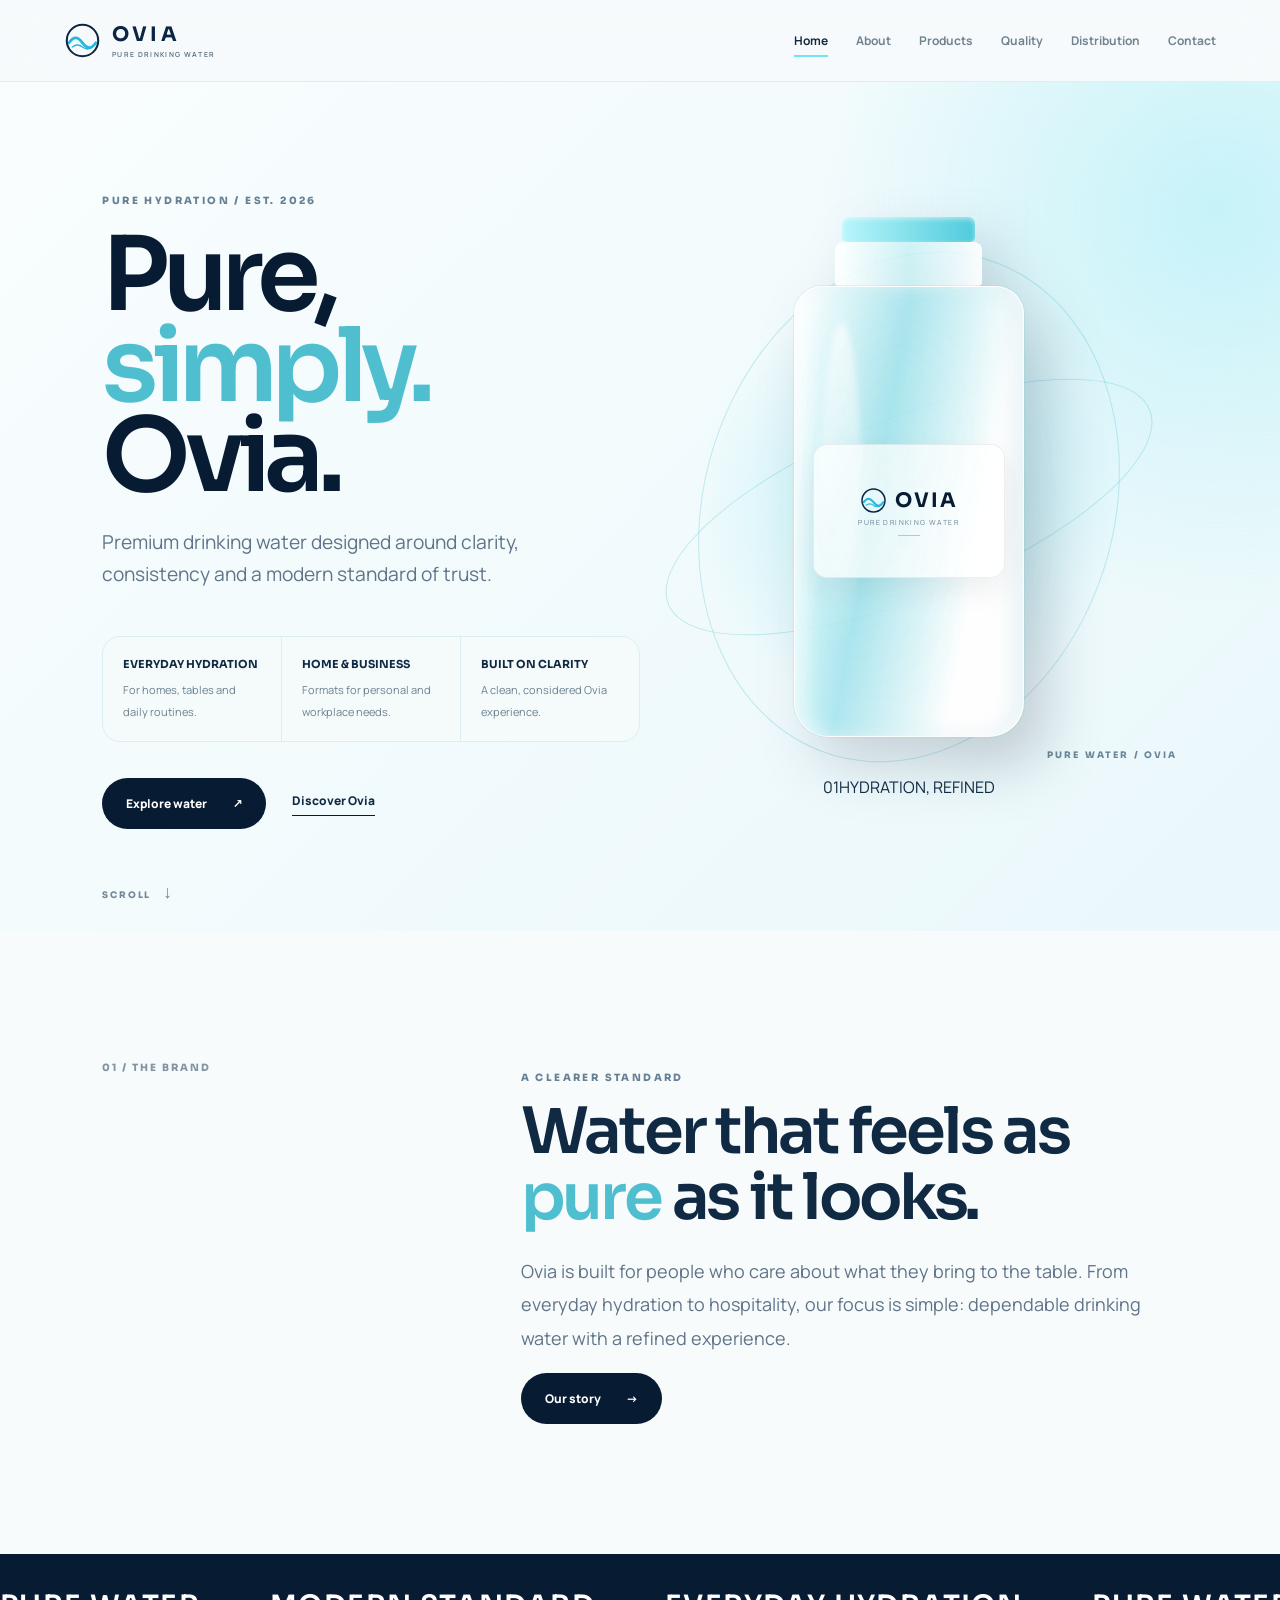
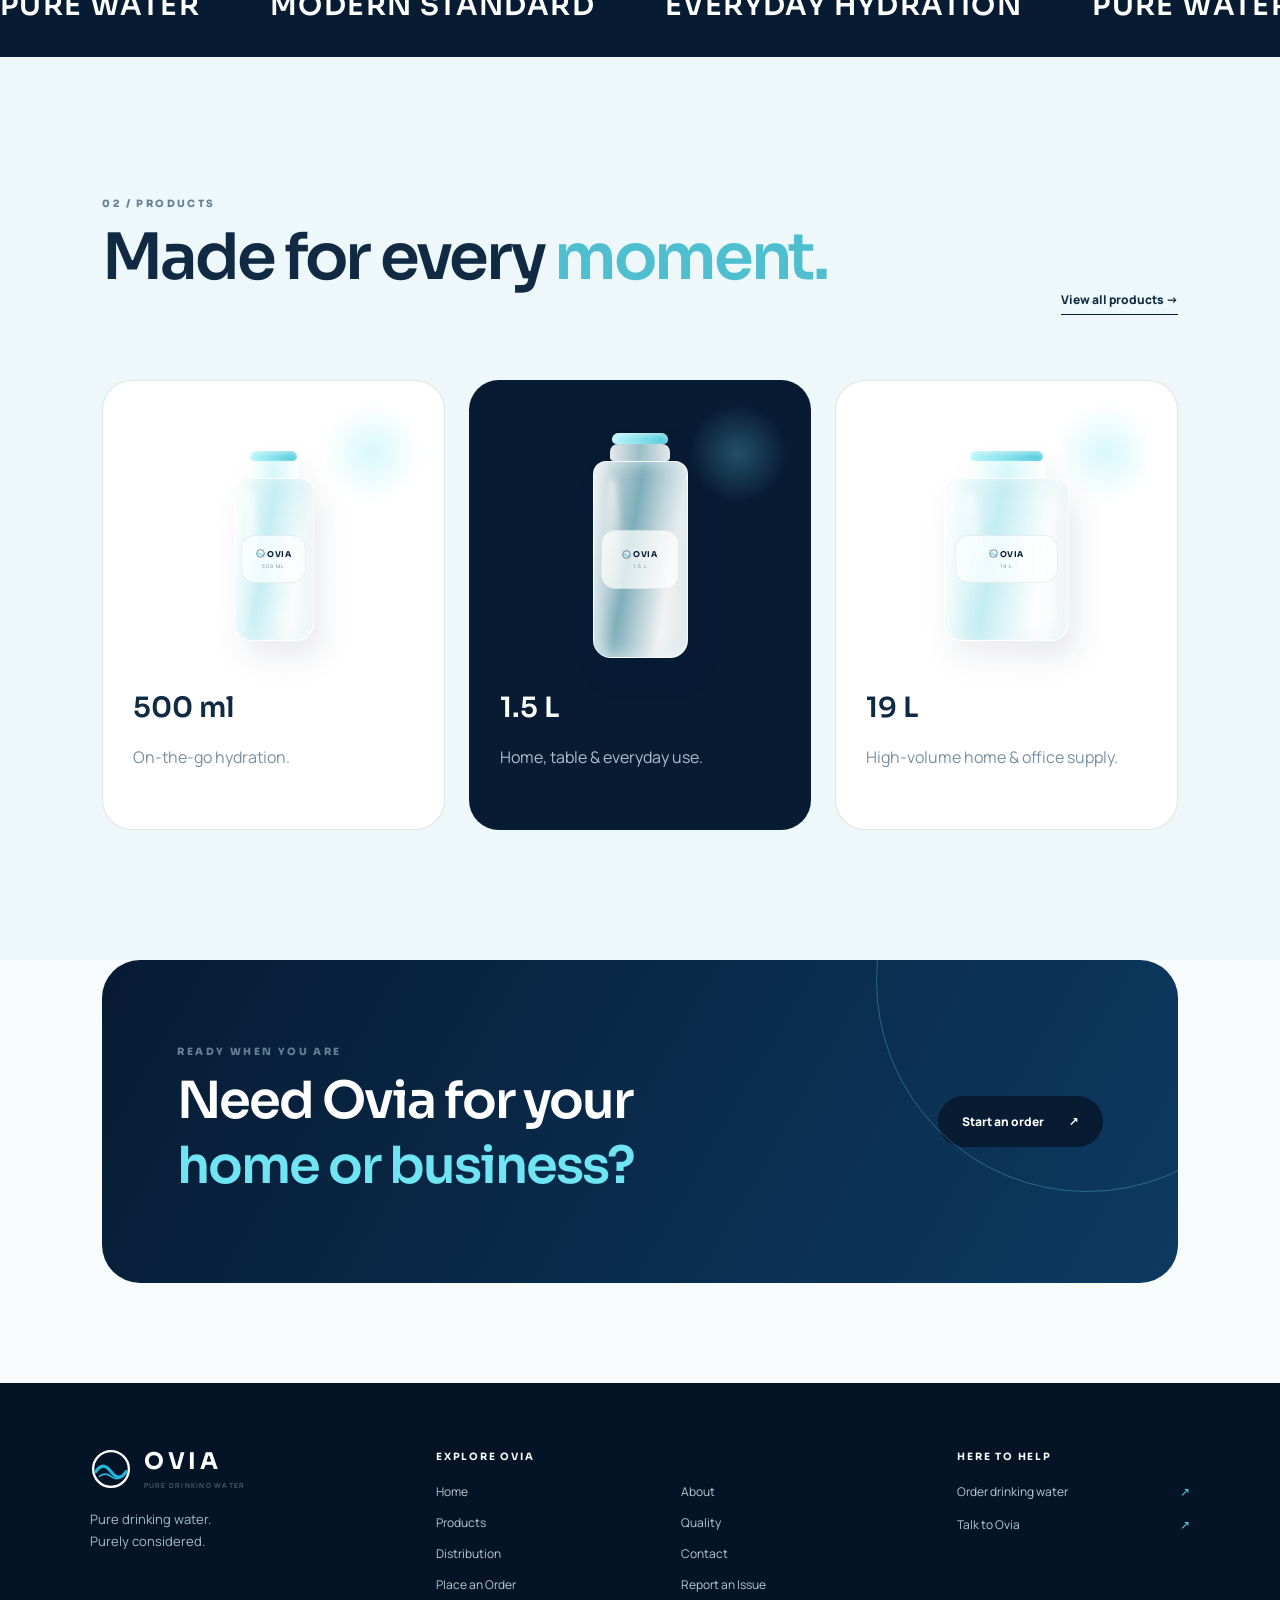
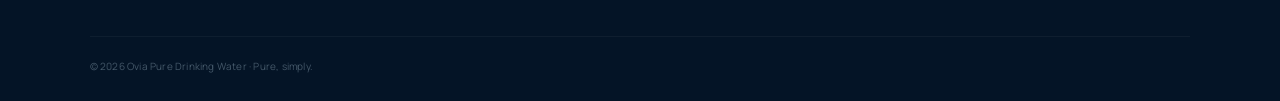
==== index.html @ f7079356 "Fix mobile navigation visibility and refresh script cache" ====
<!doctype html>
<html lang="en"><head><meta charset="utf-8"><meta name="viewport" content="width=device-width,initial-scale=1">
<title>Ovia — Pure, Simply.</title><meta name="description" content="Ovia Pure Drinking Water — clean hydration for homes, businesses and distribution partners.">
<link rel="preconnect" href="https://fonts.googleapis.com"><link href="https://fonts.googleapis.com/css2?family=Manrope:wght@400;500;600;700;800&family=Sora:wght@500;600;700&display=swap" rel="stylesheet">
<link rel="stylesheet" href="styles.css"><style id="home-page-recovery">/* Home-page safety: content must remain visible even if an animation script fails. */.reveal{opacity:1!important;transform:none!important}.hero-copy{animation:homeCopyIn .9s .1s both}.hero-bottle-wrap{animation:homeBottleIn 1.15s .18s both}.hero-water{pointer-events:none}.hero-bottle-wrap{isolation:isolate}.hero-bottle-wrap:after{content:"PURE WATER / OVIA";position:absolute;bottom:9%;right:0;color:#6b8798;font:800 9px Sora;letter-spacing:.24em}.hero-bottle-wrap .bottle{z-index:2}.hero-bottle-wrap .bottle-body{background:linear-gradient(100deg,rgba(255,255,255,.97),rgba(165,233,241,.8) 38%,rgba(255,255,255,.98) 75%);box-shadow:inset 9px 0 18px #ffffff99,inset -10px 0 20px #379fb41f,0 0 0 1px #7dcbd333}.hero-bottle-wrap .bottle-label{box-shadow:0 12px 28px #071b3310}.hero-bottle-wrap .halo{z-index:-1}.hero-bottle-wrap .hero-orbit{pointer-events:none}.hero-copy .lead{max-width:510px}.hero h1{max-width:720px}.hero h1 em{display:inline-block}.product-card{position:relative;overflow:hidden}.product-card:before{content:"";position:absolute;top:22px;right:22px;width:100px;height:100px;border-radius:50%;background:radial-gradient(circle,#6fe4f244,transparent 70%)}.product-card .mini-bottle{margin-bottom:auto;align-self:center;filter:drop-shadow(8px 18px 14px #071b3317)}.product-card .mini-bottle .bottle-body{min-height:0}.home-proof{display:grid;grid-template-columns:repeat(3,1fr);gap:1px;margin-top:45px;background:#dceef1;border:1px solid #dceef1;border-radius:18px;overflow:hidden}.home-proof div{padding:20px;background:#ffffffb8}.home-proof b{display:block;font:700 11px Sora;color:#102a43;margin-bottom:6px}.home-proof span{font-size:11px;color:#6b8191;line-height:1.5}@keyframes homeCopyIn{from{opacity:0;transform:translateY(22px)}to{opacity:1;transform:none}}@keyframes homeBottleIn{from{opacity:0;transform:translateY(24px) scale(.97)}to{opacity:1;transform:none}}@media(max-width:680px){.hero-bottle-wrap:after{bottom:3%;right:4%}.home-proof{grid-template-columns:1fr}.home-proof div{padding:14px 17px}.hero-bottle-wrap{height:390px!important}.hero h1{font-size:clamp(52px,15vw,70px)}}@media(prefers-reduced-motion:reduce){.hero-copy,.hero-bottle-wrap{animation:none!important}.bottle,.halo,.hero-orbit,.hero-water{animation:none!important}}
/* Home-only identity and footer refinement */
.brand{gap:11px;text-decoration:none}.brand-mark{width:37px;height:37px;flex:0 0 37px;border:0;border-radius:0;display:block;color:#0b2543}.brand-mark svg{display:block;width:100%;height:100%}.brand-word{font:700 20px Sora,sans-serif;letter-spacing:.16em;color:#0b2543}.brand-word small{font:600 7px Manrope,sans-serif;letter-spacing:.19em;color:#526a7d;opacity:1}
.home-footer{grid-template-columns:minmax(200px,1fr) minmax(300px,1.6fr) minmax(150px,.8fr);gap:42px 55px;padding:64px clamp(24px,7vw,100px) 28px}.home-footer .footer-brand{min-width:0}.home-footer .footer-logo{display:inline-flex;align-items:center;gap:12px;color:#fff;text-decoration:none}.home-footer .footer-logo svg{width:42px;height:42px;flex:0 0 42px}.home-footer .footer-logo span{font:700 23px Sora,sans-serif;letter-spacing:.17em}.home-footer .footer-logo small{display:block;margin-top:5px;color:#a7bfce;font:600 7px Manrope,sans-serif;letter-spacing:.18em}.home-footer .footer-brand p{font-size:13px;color:#a9bdc9}.home-footer .footer-navigation>strong,.home-footer .footer-contact>strong{display:block;margin:3px 0 20px;color:#f6fbff;font:700 10px Sora,sans-serif;letter-spacing:.18em}.home-footer .footer-links{display:grid;grid-template-columns:repeat(2,minmax(95px,1fr));gap:13px 24px;align-items:start}.home-footer .footer-links a,.home-footer .footer-contact>a{color:#b9cbd5;font-size:12px;line-height:1.5;text-decoration:none;transition:color .2s}.home-footer .footer-links a:hover,.home-footer .footer-contact>a:hover{color:#55d7ee}.home-footer .footer-contact>a{display:flex;justify-content:space-between;gap:18px;margin:0 0 15px}.home-footer .footer-contact>a span{color:#55d7ee}.home-footer>small{padding-top:22px;border-top:1px solid #ffffff18;color:#91a8b8;font-size:10px;letter-spacing:.02em}
@media(max-width:900px){.home-footer{grid-template-columns:1fr 1.4fr;gap:36px}.home-footer .footer-contact{grid-column:1/-1}.home-footer .footer-contact>a{max-width:320px}}
@media(max-width:680px){.brand{gap:8px}.brand-mark{width:32px;height:32px;flex-basis:32px}.brand-word{font-size:18px}.brand-word small{font-size:6px}.home-footer{grid-template-columns:1fr;padding:48px 7vw 24px;gap:30px}.home-footer .footer-contact{grid-column:auto}.home-footer .footer-links{grid-template-columns:repeat(2,minmax(0,1fr));gap:14px 20px}.home-footer>small{grid-column:auto;line-height:1.7}.home-footer .footer-navigation>strong,.home-footer .footer-contact>strong{margin-bottom:15px}}

/* Tiny, home-only bottle-label refinement: wave mark beside OVIA, and a little more mobile caption clearance. */
.bottle-label .label-brand{display:flex;align-items:center;justify-content:center;gap:8px;line-height:1}.bottle-label .label-brand svg{width:27px;height:27px;flex:0 0 27px;color:#0b2543}.bottle-label .label-brand b{font:700 20px Sora;letter-spacing:.1em;color:var(--navy)}.mini-bottle .bottle-label .label-brand{gap:2px}.mini-bottle .bottle-label .label-brand svg{width:9px;height:9px;flex-basis:9px}.mini-bottle .bottle-label .label-brand b{font-size:8px;letter-spacing:.07em}
@media(max-width:680px){.hero-caption{transform:translateY(14px)}}

/* Mobile menu reliability: keep the open panel above page artwork and easy to tap. */
@media(max-width:680px){.site-header{isolation:isolate}.site-header .menu-btn{display:block;position:relative;z-index:103;padding:10px;touch-action:manipulation}.site-header .nav{z-index:102;max-height:calc(100dvh - 70px);overflow-y:auto;pointer-events:none}.site-header .nav.open{display:flex;pointer-events:auto}}
</style></head><body>
<div id="preloader"><div class="preload-orb"><svg viewBox="0 0 100 120"><path d="M50 4C38 25 15 48 15 72a35 35 0 0 0 70 0C85 48 62 25 50 4Z"/></svg></div><div class="preload-line"></div><span>OVIA</span></div>
<header class="site-header"><a class="brand" href="index.html" aria-label="Ovia — Home" data-sound="click"><span class="brand-mark" aria-hidden="true"><svg viewBox="0 0 40 40" focusable="false"><circle cx="20" cy="20" r="17" fill="none" stroke="currentColor" stroke-width="2.2"/><path d="M5.5 22.5c5-7 9-7 14.5 0s9.5 7 14.5 0" fill="none" stroke="#25b8dc" stroke-width="3" stroke-linecap="round"/><path d="M9 27c4-3 7-3 11 0s7 3 11 0" fill="none" stroke="#25b8dc" stroke-width="1.6" stroke-linecap="round"/></svg></span><span class="brand-word">OVIA<small>PURE DRINKING WATER</small></span></a><button class="menu-btn" aria-label="Menu"><i></i><i></i></button><nav class="nav"><a class="active" href="index.html">Home</a><a href="about.html">About</a><a href="products.html">Products</a><a href="quality.html">Quality</a><a href="distribution.html">Distribution</a><a href="contact.html">Contact</a></nav></header>
<main>
<section class="hero"><div class="hero-water"></div><div class="hero-copy reveal"><p class="eyebrow">PURE HYDRATION / EST. 2026</p><h1>Pure,<br><em>simply.</em> Ovia.</h1><p class="lead">Premium drinking water designed around clarity, consistency and a modern standard of trust.</p><div class="home-proof"><div><b>EVERYDAY HYDRATION</b><span>For homes, tables and daily routines.</span></div><div><b>HOME & BUSINESS</b><span>Formats for personal and workplace needs.</span></div><div><b>BUILT ON CLARITY</b><span>A clean, considered Ovia experience.</span></div></div><div class="hero-actions"><a class="btn btn-primary" href="products.html" data-sound="whoosh">Explore water <span>↗</span></a><a class="text-link" href="about.html">Discover Ovia</a></div></div>
<div class="hero-bottle-wrap reveal"><div class="halo"></div><div class="bottle bottle-150"><div class="cap"></div><div class="neck"></div><div class="bottle-body"><div class="bottle-label"><div class="label-brand"><svg viewBox="0 0 40 40" aria-hidden="true"><circle cx="20" cy="20" r="17" fill="none" stroke="currentColor" stroke-width="2.2"/><path d="M5.5 22.5c5-7 9-7 14.5 0s9.5 7 14.5 0" fill="none" stroke="#25b8dc" stroke-width="3" stroke-linecap="round"/><path d="M9 27c4-3 7-3 11 0s7 3 11 0" fill="none" stroke="#25b8dc" stroke-width="1.6" stroke-linecap="round"/></svg><b>OVIA</b></div><small>PURE DRINKING WATER</small><i></i></div></div></div><div class="hero-orbit o1"></div><div class="hero-orbit o2"></div><div class="hero-caption"><span>01</span><span>HYDRATION, REFINED</span></div></div>
<div class="scroll-cue">SCROLL <span>↓</span></div></section>
<section class="section split"><div class="section-tag reveal">01 / THE BRAND</div><div class="split-content reveal"><p class="eyebrow">A clearer standard</p><h2>Water that feels as <em>pure</em> as it looks.</h2><p>Ovia is built for people who care about what they bring to the table. From everyday hydration to hospitality, our focus is simple: dependable drinking water with a refined experience.</p><a class="btn btn-dark" href="about.html">Our story <span>→</span></a></div></section>
<section class="dark-band"><div class="marquee"><span>PURE WATER</span><span>MODERN STANDARD</span><span>EVERYDAY HYDRATION</span><span>PURE WATER</span></div></section>
<section class="section product-preview"><div class="section-head reveal"><div><p class="eyebrow">02 / PRODUCTS</p><h2>Made for every <em>moment.</em></h2></div><a class="text-link" href="products.html">View all products →</a></div><div class="product-grid"><article class="product-card reveal"><div class="mini-bottle b500"><div class="cap"></div><div class="neck"></div><div class="bottle-body"><div class="bottle-label"><div class="label-brand"><svg viewBox="0 0 40 40" aria-hidden="true"><circle cx="20" cy="20" r="17" fill="none" stroke="currentColor" stroke-width="2.2"/><path d="M5.5 22.5c5-7 9-7 14.5 0s9.5 7 14.5 0" fill="none" stroke="#25b8dc" stroke-width="3" stroke-linecap="round"/><path d="M9 27c4-3 7-3 11 0s7 3 11 0" fill="none" stroke="#25b8dc" stroke-width="1.6" stroke-linecap="round"/></svg><b>OVIA</b></div><small>500 ML</small></div></div></div><h3>500 ml</h3><p>On-the-go hydration.</p></article><article class="product-card featured reveal"><div class="mini-bottle b1500"><div class="cap"></div><div class="neck"></div><div class="bottle-body"><div class="bottle-label"><div class="label-brand"><svg viewBox="0 0 40 40" aria-hidden="true"><circle cx="20" cy="20" r="17" fill="none" stroke="currentColor" stroke-width="2.2"/><path d="M5.5 22.5c5-7 9-7 14.5 0s9.5 7 14.5 0" fill="none" stroke="#25b8dc" stroke-width="3" stroke-linecap="round"/><path d="M9 27c4-3 7-3 11 0s7 3 11 0" fill="none" stroke="#25b8dc" stroke-width="1.6" stroke-linecap="round"/></svg><b>OVIA</b></div><small>1.5 L</small></div></div></div><h3>1.5 L</h3><p>Home, table & everyday use.</p></article><article class="product-card reveal"><div class="mini-bottle b19"><div class="cap"></div><div class="neck"></div><div class="bottle-body"><div class="bottle-label"><div class="label-brand"><svg viewBox="0 0 40 40" aria-hidden="true"><circle cx="20" cy="20" r="17" fill="none" stroke="currentColor" stroke-width="2.2"/><path d="M5.5 22.5c5-7 9-7 14.5 0s9.5 7 14.5 0" fill="none" stroke="#25b8dc" stroke-width="3" stroke-linecap="round"/><path d="M9 27c4-3 7-3 11 0s7 3 11 0" fill="none" stroke="#25b8dc" stroke-width="1.6" stroke-linecap="round"/></svg><b>OVIA</b></div><small>19 L</small></div></div></div><h3>19 L</h3><p>High-volume home & office supply.</p></article></div></section>
<section class="cta-panel"><div><p class="eyebrow">READY WHEN YOU ARE</p><h2>Need Ovia for your<br><em>home or business?</em></h2></div><a class="btn btn-primary" href="order.html" data-sound="whoosh">Start an order <span>↗</span></a></section>
</main><footer class="footer home-footer"><div class="footer-brand"><a class="footer-logo" href="index.html" aria-label="Ovia Home"><svg viewBox="0 0 40 40" aria-hidden="true"><circle cx="20" cy="20" r="17" fill="none" stroke="currentColor" stroke-width="2.2"/><path d="M5.5 22.5c5-7 9-7 14.5 0s9.5 7 14.5 0" fill="none" stroke="#25b8dc" stroke-width="3" stroke-linecap="round"/><path d="M9 27c4-3 7-3 11 0s7 3 11 0" fill="none" stroke="#25b8dc" stroke-width="1.6" stroke-linecap="round"/></svg><span>OVIA<small>PURE DRINKING WATER</small></span></a><p>Pure drinking water.<br>Purely considered.</p></div><div class="footer-navigation"><strong>EXPLORE OVIA</strong><div class="footer-links"><a href="index.html">Home</a><a href="about.html">About</a><a href="products.html">Products</a><a href="quality.html">Quality</a><a href="distribution.html">Distribution</a><a href="contact.html">Contact</a><a href="order.html">Place an Order</a><a href="report.html">Report an Issue</a></div></div><div class="footer-contact"><strong>HERE TO HELP</strong><a href="order.html">Order drinking water <span>↗</span></a><a href="contact.html">Talk to Ovia <span>↗</span></a></div><small>© 2026 Ovia Pure Drinking Water · Pure, simply.</small></footer>
<div id="toast"></div><script>window.addEventListener("load",function(){var p=document.getElementById("preloader");if(p){p.classList.add("preloader-done");setTimeout(function(){p.style.display="none"},900)}});setTimeout(function(){var p=document.getElementById("preloader");if(p){p.classList.add("preloader-done");setTimeout(function(){p.style.display="none"},900)}},3000);</script><script src="app.js?v=20261009-home2"></script></body></html>
---- styles.css ----
:root{--navy:#071b33;--navy2:#0b2748;--aqua:#6fe4f2;--ice:#eafbfd;--ink:#102a43;--muted:#5f7488;--white:#fff;--line:rgba(16,42,67,.12);--ease:cubic-bezier(.16,1,.3,1)}
*{box-sizing:border-box}html{scroll-behavior:smooth}body{margin:0;background:#f7fbfc;color:var(--ink);font-family:Manrope,system-ui,sans-serif;overflow-x:hidden}a{text-decoration:none;color:inherit}button,input,select,textarea{font:inherit}button{cursor:pointer}
#preloader{position:fixed;inset:0;z-index:9999;background:var(--navy);display:grid;place-items:center;align-content:center;gap:22px;color:white;transition:opacity .8s var(--ease),visibility .8s}.preload-orb{width:88px;height:104px;animation:dropIn 1.2s var(--ease)}.preload-orb svg{width:100%;height:100%;fill:none;stroke:var(--aqua);stroke-width:2}.preload-line{width:180px;height:1px;background:rgba(255,255,255,.15);position:relative;overflow:hidden}.preload-line:after{content:"";position:absolute;inset:0;background:var(--aqua);transform:translateX(-100%);animation:loadline 1.5s var(--ease) forwards}.preloader-done{opacity:0;visibility:hidden}.preload-orb+ .preload-line+span{font:700 12px Sora;letter-spacing:.35em}
.site-header{height:82px;padding:0 clamp(20px,5vw,72px);display:flex;align-items:center;justify-content:space-between;background:rgba(247,251,252,.8);backdrop-filter:blur(18px);position:sticky;top:0;z-index:100;border-bottom:1px solid rgba(16,42,67,.07)}.brand{display:flex;align-items:center;gap:10px;font:700 18px Sora;letter-spacing:.08em}.brand small{display:block;font:700 7px Manrope;letter-spacing:.22em;opacity:.5;margin-top:3px}.brand-mark{width:31px;height:38px;border:1px solid var(--navy);border-radius:55% 45% 55% 45%;display:grid;place-items:center;color:var(--aqua);font-size:28px;line-height:1}.nav{display:flex;gap:28px;font-size:12px;font-weight:700}.nav a{opacity:.58;position:relative;padding:32px 0}.nav a:after{content:"";position:absolute;left:0;right:100%;bottom:24px;height:2px;background:var(--aqua);transition:.4s var(--ease)}.nav a:hover,.nav a.active{opacity:1}.nav a.active:after,.nav a:hover:after{right:0}.menu-btn{display:none;background:none;border:0}.menu-btn i{display:block;width:25px;height:2px;background:var(--navy);margin:6px}
.hero{min-height:calc(100vh - 82px);position:relative;display:grid;grid-template-columns:1fr 1fr;align-items:center;padding:8vw;overflow:hidden;background:linear-gradient(135deg,#f9fdfe,#eaf8fb)}.hero-water{position:absolute;width:70vw;height:70vw;right:-30vw;top:-25vw;border-radius:50%;background:radial-gradient(circle,rgba(111,228,242,.32),transparent 62%);filter:blur(5px);animation:waterPulse 7s ease-in-out infinite}.hero-copy{position:relative;z-index:2;max-width:650px}.eyebrow{font:800 10px Sora;letter-spacing:.24em;color:#668096;text-transform:uppercase}.hero h1,.page-hero h1,.form-page-head h1{font:600 clamp(58px,8vw,126px)/.88 Sora;margin:24px 0;color:var(--navy);letter-spacing:-.065em}.hero h1 em,.page-hero h1 em,.form-page-head h1 em,h2 em{font-style:normal;color:#4fbfd0}.lead{font-size:clamp(17px,1.5vw,21px);line-height:1.7;color:var(--muted);max-width:650px}.hero-actions{display:flex;align-items:center;gap:26px;margin-top:36px}.btn{display:inline-flex;align-items:center;justify-content:center;gap:25px;border:0;border-radius:999px;padding:17px 24px;font-weight:800;font-size:12px;transition:.45s var(--ease);position:relative;overflow:hidden}.btn span{transition:.45s var(--ease)}.btn:hover{transform:translateY(-4px);box-shadow:0 18px 40px rgba(7,27,51,.16)}.btn:hover span{transform:translateX(5px)}.btn-primary{background:var(--navy);color:#fff}.btn-dark{background:var(--navy);color:white}.text-link{font-weight:800;font-size:12px;border-bottom:1px solid var(--navy);padding-bottom:6px}.hero-bottle-wrap{height:620px;display:grid;place-items:center;position:relative;z-index:2}.halo{position:absolute;width:440px;height:440px;border-radius:50%;background:radial-gradient(circle,rgba(111,228,242,.42),rgba(111,228,242,0) 68%);filter:blur(2px);animation:halo 5s ease-in-out infinite}.hero-orbit{position:absolute;border:1px solid rgba(79,191,208,.3);border-radius:50%;animation:spin 18s linear infinite}.o1{width:520px;height:180px;transform:rotate(-22deg)}.o2{width:410px;height:520px;transform:rotate(18deg);animation-direction:reverse}
.bottle{position:relative;display:flex;flex-direction:column;align-items:center;filter:drop-shadow(22px 28px 28px rgba(7,27,51,.2));animation:floatBottle 5s ease-in-out infinite}.cap{width:58%;height:30px;background:linear-gradient(90deg,#b9f6fb,#4fcbdc);border-radius:7px 7px 5px 5px;box-shadow:inset 0 2px 5px #fff8}.neck{width:64%;height:50px;background:linear-gradient(90deg,rgba(255,255,255,.9),rgba(205,247,250,.75),rgba(255,255,255,.9));border-radius:8px 8px 4px 4px}.bottle-body{position:relative;width:100%;height:100%;border-radius:28px 28px 35px 35px;background:linear-gradient(100deg,rgba(255,255,255,.9),rgba(177,237,244,.7) 40%,rgba(255,255,255,.95) 75%);border:1px solid rgba(255,255,255,.9);box-shadow:inset 9px 0 18px rgba(255,255,255,.6),inset -10px 0 20px rgba(55,159,180,.12)}.bottle-body:after{content:"";position:absolute;left:12%;top:8%;width:17%;height:72%;background:linear-gradient(#fff9,transparent);border-radius:50%;filter:blur(3px)}.bottle-label{position:absolute;left:8%;right:8%;top:35%;height:30%;background:rgba(255,255,255,.72);border:1px solid rgba(7,27,51,.07);border-radius:14px;display:grid;place-content:center;text-align:center;z-index:2}.bottle-label b{font:700 20px Sora;letter-spacing:.1em;color:var(--navy)}.bottle-label small{font-size:7px;letter-spacing:.2em;margin-top:4px;color:#648093}.bottle-label i{display:block;width:22px;height:1px;background:var(--aqua);margin:8px auto 0}.bottle-150{width:230px;height:520px}.bottle-500{width:145px;height:340px}.bottle-1500{width:190px;height:455px}.bottle-19{width:270px;height:390px}.bottle-19 .bottle-body{border-radius:20px 20px 34px 34px}.handle{position:absolute;width:105px;height:145px;right:-48px;top:90px;border:18px solid rgba(190,239,244,.85);border-left:0;border-radius:0 60px 60px 0;z-index:-1}.mini-bottle{position:relative;margin:auto;display:flex;flex-direction:column;align-items:center}.b500{width:80px;height:190px}.b1500{width:95px;height:225px}.b19{width:125px;height:190px}.mini-bottle .cap{height:12px}.mini-bottle .neck{height:20px}.mini-bottle .bottle-body{border-radius:13px 13px 18px 18px}.mini-bottle .bottle-label b{font-size:10px}.mini-bottle .bottle-label small{font-size:5px}.scroll-cue{position:absolute;bottom:28px;left:8vw;font:800 9px Sora;letter-spacing:.2em;color:#73889a}.scroll-cue span{font-size:18px;margin-left:8px}
.section{padding:130px 8vw}.split{display:grid;grid-template-columns:.5fr 1fr;gap:7vw}.section-tag{font:800 10px Sora;letter-spacing:.2em;color:#8395a5}.split-content{max-width:760px}.split h2,.section-head h2{font:600 clamp(38px,5vw,70px)/1.02 Sora;letter-spacing:-.05em;margin:15px 0 25px}.split p:not(.eyebrow){font-size:18px;line-height:1.85;color:var(--muted);max-width:700px}.dark-band{background:var(--navy);color:white;overflow:hidden;padding:34px 0}.marquee{display:flex;gap:70px;white-space:nowrap;width:max-content;animation:marquee 22s linear infinite}.marquee span{font:600 28px Sora;letter-spacing:.05em}.product-preview{background:#eef8fa}.section-head{display:flex;justify-content:space-between;align-items:end;margin-bottom:65px}.product-grid{display:grid;grid-template-columns:repeat(3,1fr);gap:24px}.product-card{background:white;border:1px solid var(--line);border-radius:30px;padding:45px 30px;min-height:450px;display:flex;flex-direction:column;justify-content:flex-end;transition:.55s var(--ease)}.product-card:hover{transform:translateY(-12px);box-shadow:0 30px 70px rgba(7,27,51,.12)}.product-card.featured{background:var(--navy);color:white}.product-card p{color:#7790a3}.product-card.featured p{color:#aac2d0}.product-card h3{font:600 28px Sora;margin:25px 0 5px}.cta-panel{margin:0 8vw 100px;border-radius:38px;padding:75px;display:flex;justify-content:space-between;align-items:center;background:linear-gradient(120deg,var(--navy),#0d3a62);color:#fff;position:relative;overflow:hidden}.cta-panel:after{content:"";position:absolute;width:420px;height:420px;right:-120px;top:-190px;border:1px solid rgba(111,228,242,.3);border-radius:50%}.cta-panel h2{font:600 clamp(35px,4vw,60px) Sora;letter-spacing:-.04em;margin:10px 0}.cta-panel h2 em{color:var(--aqua)}
.footer{background:#041426;color:#b9cbd5;padding:70px 8vw;display:grid;grid-template-columns:1fr auto;gap:50px}.footer b{font:700 22px Sora;color:white;letter-spacing:.1em}.footer p{line-height:1.7}.footer-links{display:flex;gap:25px;align-items:start}.footer-links a{font-size:12px}.footer small{grid-column:1/-1;opacity:.45;font-size:10px}
.page-hero{min-height:650px;padding:100px 8vw;display:grid;grid-template-columns:1fr 1fr;align-items:center;background:linear-gradient(135deg,#f7fcfd,#e7f8fb)}.page-hero.compact{min-height:530px;display:block}.page-hero-art{display:grid;place-items:center}.drop-giant{width:260px;height:340px;border-radius:65% 35% 62% 38%;background:linear-gradient(145deg,#fff,rgba(111,228,242,.55));transform:rotate(45deg);box-shadow:30px 40px 70px rgba(23,125,151,.18);animation:floatBottle 5s infinite}.narrative{display:grid;grid-template-columns:.5fr 1fr;gap:8vw}.narrative-copy h2{font:600 clamp(38px,5vw,68px)/1.05 Sora;letter-spacing:-.05em;margin:0 0 30px}.narrative-copy p{font-size:18px;line-height:1.9;color:var(--muted);max-width:750px}.values{display:grid;grid-template-columns:repeat(3,1fr);gap:1px;background:var(--line)}.value{background:#fff;padding:70px 8vw;min-height:330px}.value span,.product-no,.quality-step>span,.dist-card>span{font:800 10px Sora;color:#65bfce;letter-spacing:.15em}.value h3{font:600 30px Sora}.value p,.dist-card p{line-height:1.8;color:var(--muted)}.dark-story{padding:150px 8vw;background:var(--navy);color:#fff}.dark-story h2{font:600 clamp(45px,6vw,90px)/1 Sora;letter-spacing:-.05em}.dark-story em{color:var(--aqua)}
.products-list{padding:60px 8vw 130px}.big-product{display:grid;grid-template-columns:1fr 1fr;gap:10vw;align-items:center;min-height:680px;border-bottom:1px solid var(--line)}.big-product.reverse .product-visual{order:2}.product-visual{min-height:540px;display:grid;place-items:center;background:linear-gradient(145deg,#edfafd,#fff);border-radius:40px;overflow:hidden}.big-product h2{font:600 clamp(50px,6vw,80px) Sora;letter-spacing:-.06em;margin:15px 0}.big-product p,.big-product li{font-size:17px;line-height:1.8;color:var(--muted)}.big-product ul{padding-left:18px;margin:25px 0 35px}
.quality-rings{height:360px;width:360px;position:relative;display:grid;place-items:center;margin:auto}.quality-rings span{position:absolute;border:1px solid rgba(79,191,208,.4);border-radius:50%;inset:0;animation:spin 15s linear infinite}.quality-rings span:nth-child(2){inset:45px;animation-direction:reverse}.quality-rings span:nth-child(3){inset:90px;animation-duration:8s}.quality-rings b{font:700 24px Sora;letter-spacing:.1em}.quality-grid{display:grid;grid-template-columns:repeat(2,1fr);background:var(--line);gap:1px}.quality-step{background:#fff;padding:75px 8vw;min-height:330px}.quality-step h2{font:600 38px Sora;margin:20px 0 10px}.quality-step p{max-width:550px;line-height:1.85;color:var(--muted)}.quality-note{margin:100px 8vw;padding:75px;border-radius:35px;background:var(--ice);display:flex;justify-content:space-between;gap:60px}.quality-note h2{font:600 52px Sora;letter-spacing:-.04em}.quality-note p{max-width:420px;line-height:1.8;color:var(--muted)}
.distribution-grid{display:grid;grid-template-columns:repeat(2,1fr);gap:1px;background:var(--line)}.dist-card{background:#fff;padding:75px 8vw;min-height:310px}.dist-card h2{font:600 35px Sora}.process-strip{display:grid;grid-template-columns:repeat(4,1fr);background:var(--navy);color:white}.process-strip>div{padding:55px 4vw;border-right:1px solid rgba(255,255,255,.1);display:flex;flex-direction:column;gap:10px}.process-strip span{color:var(--aqua);font:800 10px Sora}.process-strip small{color:#9fb5c5}
.contact-layout{padding:100px 8vw 130px;display:grid;grid-template-columns:.85fr 1fr;gap:8vw;align-items:start}.contact-intro h1{font:600 clamp(55px,7vw,100px)/.9 Sora;letter-spacing:-.06em;margin:25px 0}.contact-intro>p:not(.eyebrow){font-size:18px;line-height:1.8;color:var(--muted);max-width:560px}.contact-points{margin-top:55px;display:grid;gap:25px}.contact-points div{border-left:2px solid var(--aqua);padding-left:18px}.contact-points small{display:block;font:800 9px Sora;letter-spacing:.2em;color:#8296a6;margin-bottom:6px}.contact-points b{font-size:13px}.form-card,.form-shell{background:white;border:1px solid var(--line);border-radius:32px;box-shadow:0 30px 90px rgba(7,27,51,.08)}.form-card{padding:45px}.form-card form,.form-shell form{display:grid;gap:20px}label{display:grid;gap:9px;font-size:11px;font-weight:800;color:#557087}input,select,textarea{width:100%;border:1px solid #d6e2e8;background:#fbfdfe;border-radius:13px;padding:15px 16px;color:var(--ink);outline:none;transition:.3s}input:focus,select:focus,textarea:focus{border-color:#61cfdf;box-shadow:0 0 0 4px rgba(111,228,242,.12)}textarea{resize:vertical}.phone-row,.field-grid{display:grid;grid-template-columns:1fr 1fr;gap:16px}.phone-row{grid-template-columns:.75fr 1.25fr}.form-page-head{padding:100px 8vw 60px;background:linear-gradient(135deg,#f7fcfd,#e7f8fb)}.form-page-head h1{margin-bottom:20px}.form-page-head>p:last-child{font-size:18px;color:var(--muted);max-width:700px;line-height:1.7}.form-shell{margin:20px 8vw 120px;padding:55px}.form-shell.narrow{max-width:1000px}.form-section{display:grid;grid-template-columns:70px 1fr;gap:20px;padding:35px 0;border-bottom:1px solid var(--line)}.form-section>span{font:800 10px Sora;color:#63c2d1;letter-spacing:.15em}.form-section h2{font:600 30px Sora;margin:0 0 8px}.hint{font-size:12px;line-height:1.7;color:var(--muted);margin:0 0 20px}.quantity-grid{display:grid;grid-template-columns:repeat(3,1fr);gap:14px;margin:25px 0}.quantity-grid>label{background:#f4fafb;border:1px solid var(--line);padding:20px;border-radius:18px}.q-title{font:700 16px Sora;color:var(--ink);display:flex;justify-content:space-between;gap:8px}.q-title small{font:10px Manrope;color:#7890a0;font-weight:600}.stepper{display:grid;grid-template-columns:38px 1fr 38px;margin-top:18px}.stepper button{border:0;background:var(--navy);color:white}.stepper input{text-align:center;border-radius:0}.wide{margin-top:16px}.issue-head{background:#fff1ef}.submit-btn{justify-self:start;margin-top:10px}
#success-modal{position:fixed;inset:0;z-index:9998;display:none;place-items:center;background:rgba(4,20,38,.72);backdrop-filter:blur(14px)}#success-modal.show{display:grid}.success-card{width:min(560px,90vw);background:white;border-radius:35px;padding:55px;text-align:center;animation:successIn .7s var(--ease)}.success-art{height:150px;position:relative;margin-bottom:20px}.success-art .person{position:absolute;left:50%;bottom:0;transform:translateX(-50%);width:90px;height:110px;background:linear-gradient(#d8f8fb,#8fdce7);border-radius:50px 50px 25px 25px}.success-art .head{position:absolute;width:48px;height:48px;border-radius:50%;background:#f2c5a4;left:50%;top:4px;transform:translateX(-50%)}.success-art .arm{position:absolute;width:26px;height:70px;background:#9ddfe8;border-radius:20px;right:4px;top:28px;transform:rotate(-42deg);transform-origin:bottom}.success-art .thumb{position:absolute;width:19px;height:35px;background:#f2c5a4;border-radius:15px;right:-1px;top:1px;transform:rotate(-35deg)}.check{position:absolute;left:calc(50% + 35px);top:5px;width:55px;height:55px;border-radius:50%;background:#18b979;color:white;display:grid;place-items:center;font-size:30px;font-weight:800;box-shadow:0 10px 30px rgba(24,185,121,.3);animation:checkPop .8s .45s var(--ease) both}.success-card h2{font:600 32px Sora;margin:0 0 10px}.success-card p{color:var(--muted);line-height:1.7}.success-card .btn{margin-top:15px}
.reveal{opacity:0;transform:translateY(35px);transition:opacity 1s var(--ease),transform 1s var(--ease)}.reveal.visible{opacity:1;transform:none}
@keyframes dropIn{0%{opacity:0;transform:scale(.5) translateY(-50px)}70%{transform:scale(1.05)}100%{opacity:1;transform:scale(1)}}@keyframes loadline{to{transform:translateX(0)}}@keyframes halo{50%{transform:scale(1.08);opacity:.65}}@keyframes waterPulse{50%{transform:scale(1.12)}}@keyframes spin{to{transform:rotate(360deg)}}@keyframes floatBottle{50%{transform:translateY(-16px) rotate(1deg)}}@keyframes marquee{to{transform:translateX(-50%)}}@keyframes successIn{from{opacity:0;transform:translateY(40px) scale(.9)}to{opacity:1;transform:none}}@keyframes checkPop{from{transform:scale(0) rotate(-30deg)}to{transform:scale(1) rotate(0)}}@media(max-width:900px){.nav{gap:16px}.nav a{font-size:10px}.hero{padding:70px 6vw}.hero-bottle-wrap{height:500px}.bottle-150{width:190px;height:430px}.section,.products-list,.contact-layout{padding-left:6vw;padding-right:6vw}.cta-panel{margin-left:6vw;margin-right:6vw}.split,.narrative,.contact-layout,.big-product,.page-hero{grid-template-columns:1fr}.page-hero-art{margin-top:40px}.values,.product-grid,.quality-grid,.distribution-grid{grid-template-columns:1fr}.product-grid{gap:16px}.product-card{min-height:390px}.big-product{gap:40px;padding:70px 0}.big-product.reverse .product-visual{order:0}.process-strip{grid-template-columns:1fr 1fr}.form-shell{margin-left:6vw;margin-right:6vw}.cta-panel{padding:50px}.quality-note{margin-left:6vw;margin-right:6vw;flex-direction:column}}@media(max-width:680px){.site-header{height:70px}.nav{position:fixed;inset:70px 0 auto;background:#fff;padding:20px 25px;display:none;flex-direction:column;box-shadow:0 20px 30px #071b3315}.nav.open{display:flex}.nav a{padding:12px}.nav a:after{bottom:4px}.menu-btn{display:block}.hero{display:block;padding:70px 7vw;min-height:calc(100vh - 70px)}.hero h1{font-size:62px}.hero-bottle-wrap{height:420px}.bottle-150{width:160px;height:365px}.hero-orbit{transform:scale(.75)}.section{padding-top:85px;padding-bottom:85px}.section-head{display:block}.section-head .text-link{display:inline-block;margin-top:15px}.cta-panel{display:block;margin-bottom:70px}.cta-panel .btn{margin-top:30px}.footer{grid-template-columns:1fr;padding:55px 7vw}.footer-links{flex-wrap:wrap}.footer small{grid-column:auto}.page-hero{padding:80px 7vw;min-height:580px}.page-hero h1,.form-page-head h1{font-size:58px}.products-list{padding:20px 7vw 80px}.product-visual{min-height:430px}.form-page-head{padding:75px 7vw 45px}.form-shell{margin:20px 7vw 80px;padding:28px 20px}.form-section{grid-template-columns:1fr}.phone-row,.field-grid,.quantity-grid{grid-template-columns:1fr}.form-card{padding:28px 22px}.contact-layout{padding-top:75px}.quality-note{padding:40px 28px}.quality-note h2{font-size:40px}.quality-rings{width:270px;height:270px}.process-strip{grid-template-columns:1fr 1fr}.process-strip>div{padding:35px 7vw}.success-card{padding:40px 25px}}

/* Ovia success character — polished animated confirmation */
.success-art .person{animation:personBreath 2.2s ease-in-out infinite;transform-origin:50% 100%}
.success-art .head{animation:headNod 2.2s ease-in-out infinite;transform-origin:50% 90%}
.success-art .arm{animation:thumbArm 1.7s .15s var(--ease) infinite alternate;transform-origin:bottom center}
.success-art .thumb{animation:thumbPulse 1.7s .15s var(--ease) infinite alternate;transform-origin:bottom center}
.success-art:before,.success-art:after{content:"";position:absolute;border-radius:50%;background:var(--aqua);opacity:0;animation:celebrateDot 1.8s .35s var(--ease) infinite}
.success-art:before{width:7px;height:7px;left:calc(50% - 82px);top:34px}
.success-art:after{width:5px;height:5px;right:calc(50% - 105px);top:62px;animation-delay:.65s}
.check{animation:checkPop .8s .45s var(--ease) both,checkGlow 2s 1.1s ease-in-out infinite}
@keyframes personBreath{50%{transform:translateX(-50%) translateY(-4px)}}
@keyframes headNod{50%{transform:translateX(-50%) rotate(3deg)}}
@keyframes thumbArm{50%{transform:rotate(-50deg) translateY(-3px)}100%{transform:rotate(-38deg)}}
@keyframes thumbPulse{50%{transform:rotate(-42deg) translateY(-4px)}100%{transform:rotate(-32deg)}}
@keyframes celebrateDot{0%,100%{opacity:0;transform:translateY(10px) scale(.5)}35%{opacity:.8;transform:translateY(0) scale(1)}70%{opacity:0;transform:translateY(-18px) scale(.7)}}
@keyframes checkGlow{50%{box-shadow:0 12px 38px rgba(24,185,121,.48),0 0 0 9px rgba(24,185,121,.08)}}
@media(max-width:680px){.success-art{height:135px}.success-art .person{width:82px;height:100px}.success-art .head{width:44px;height:44px}.success-art .arm{right:1px}.check{left:calc(50% + 31px);width:50px;height:50px;font-size:27px}}
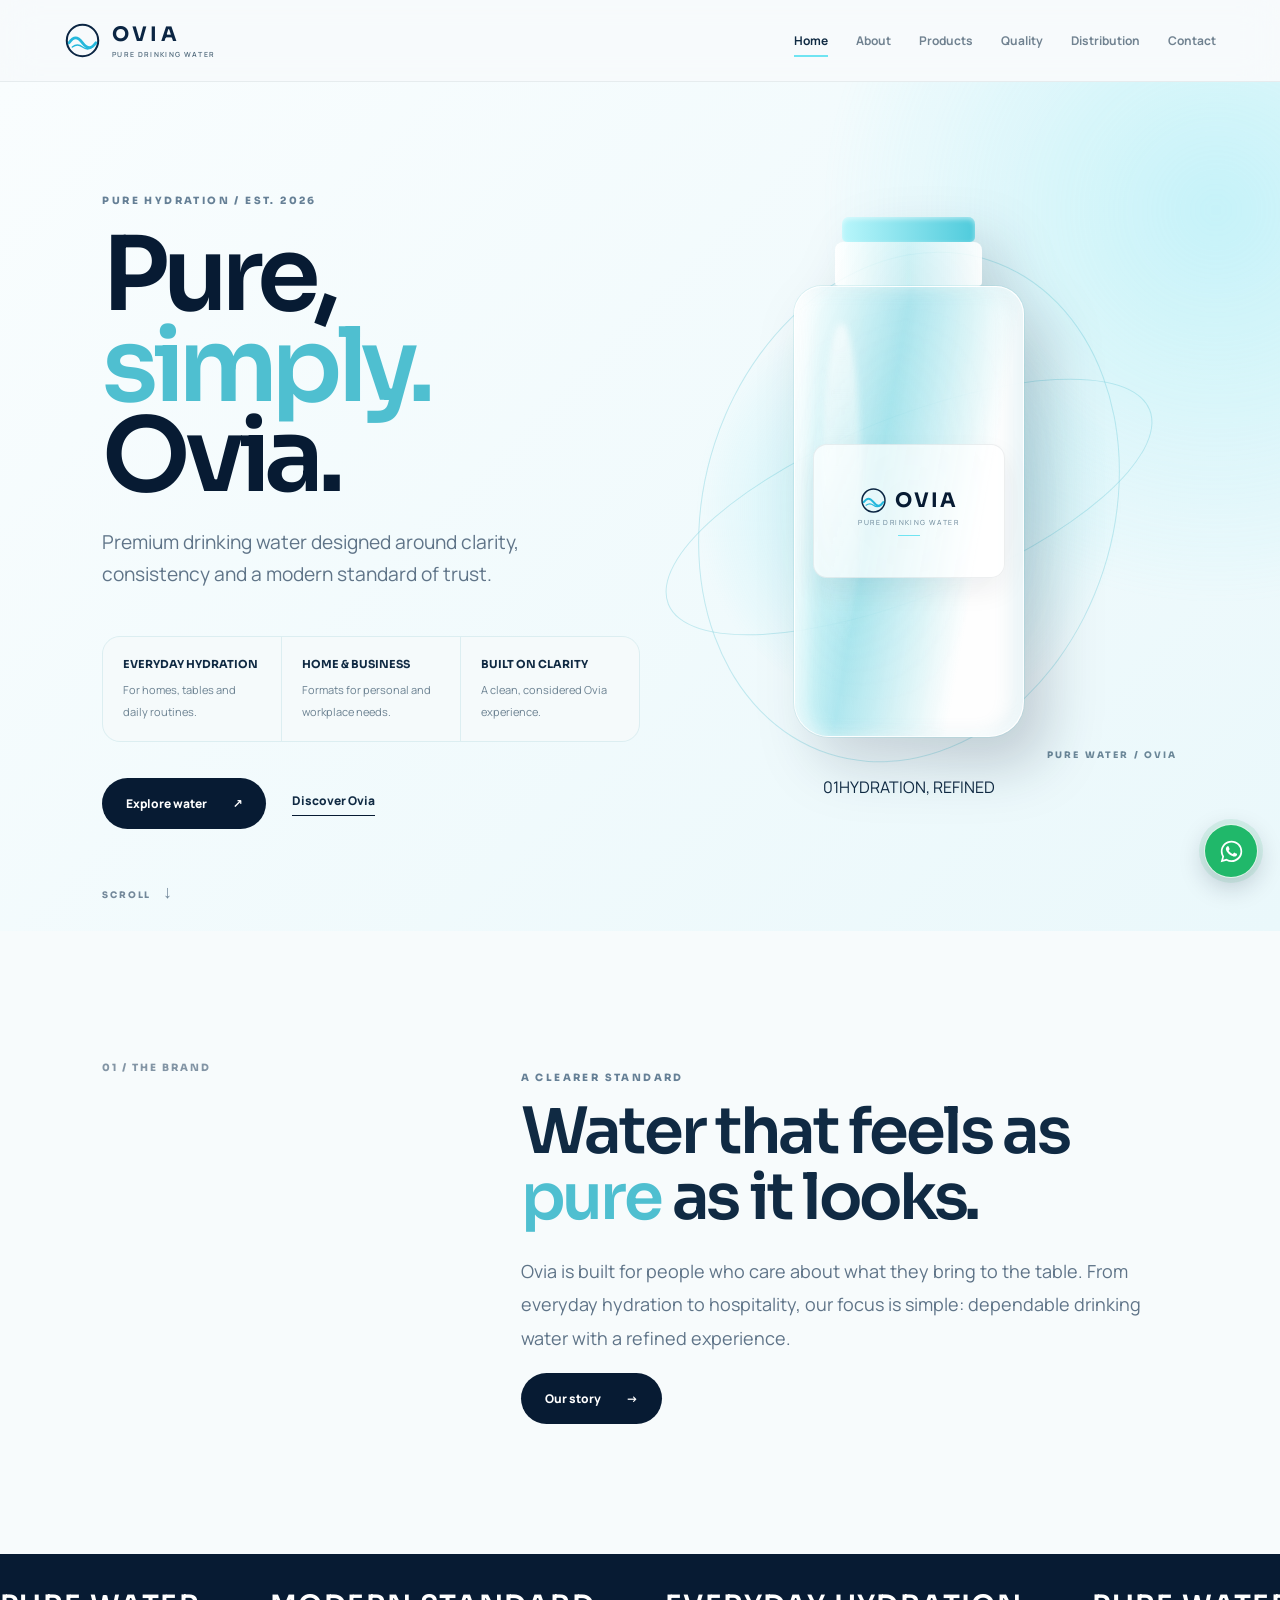
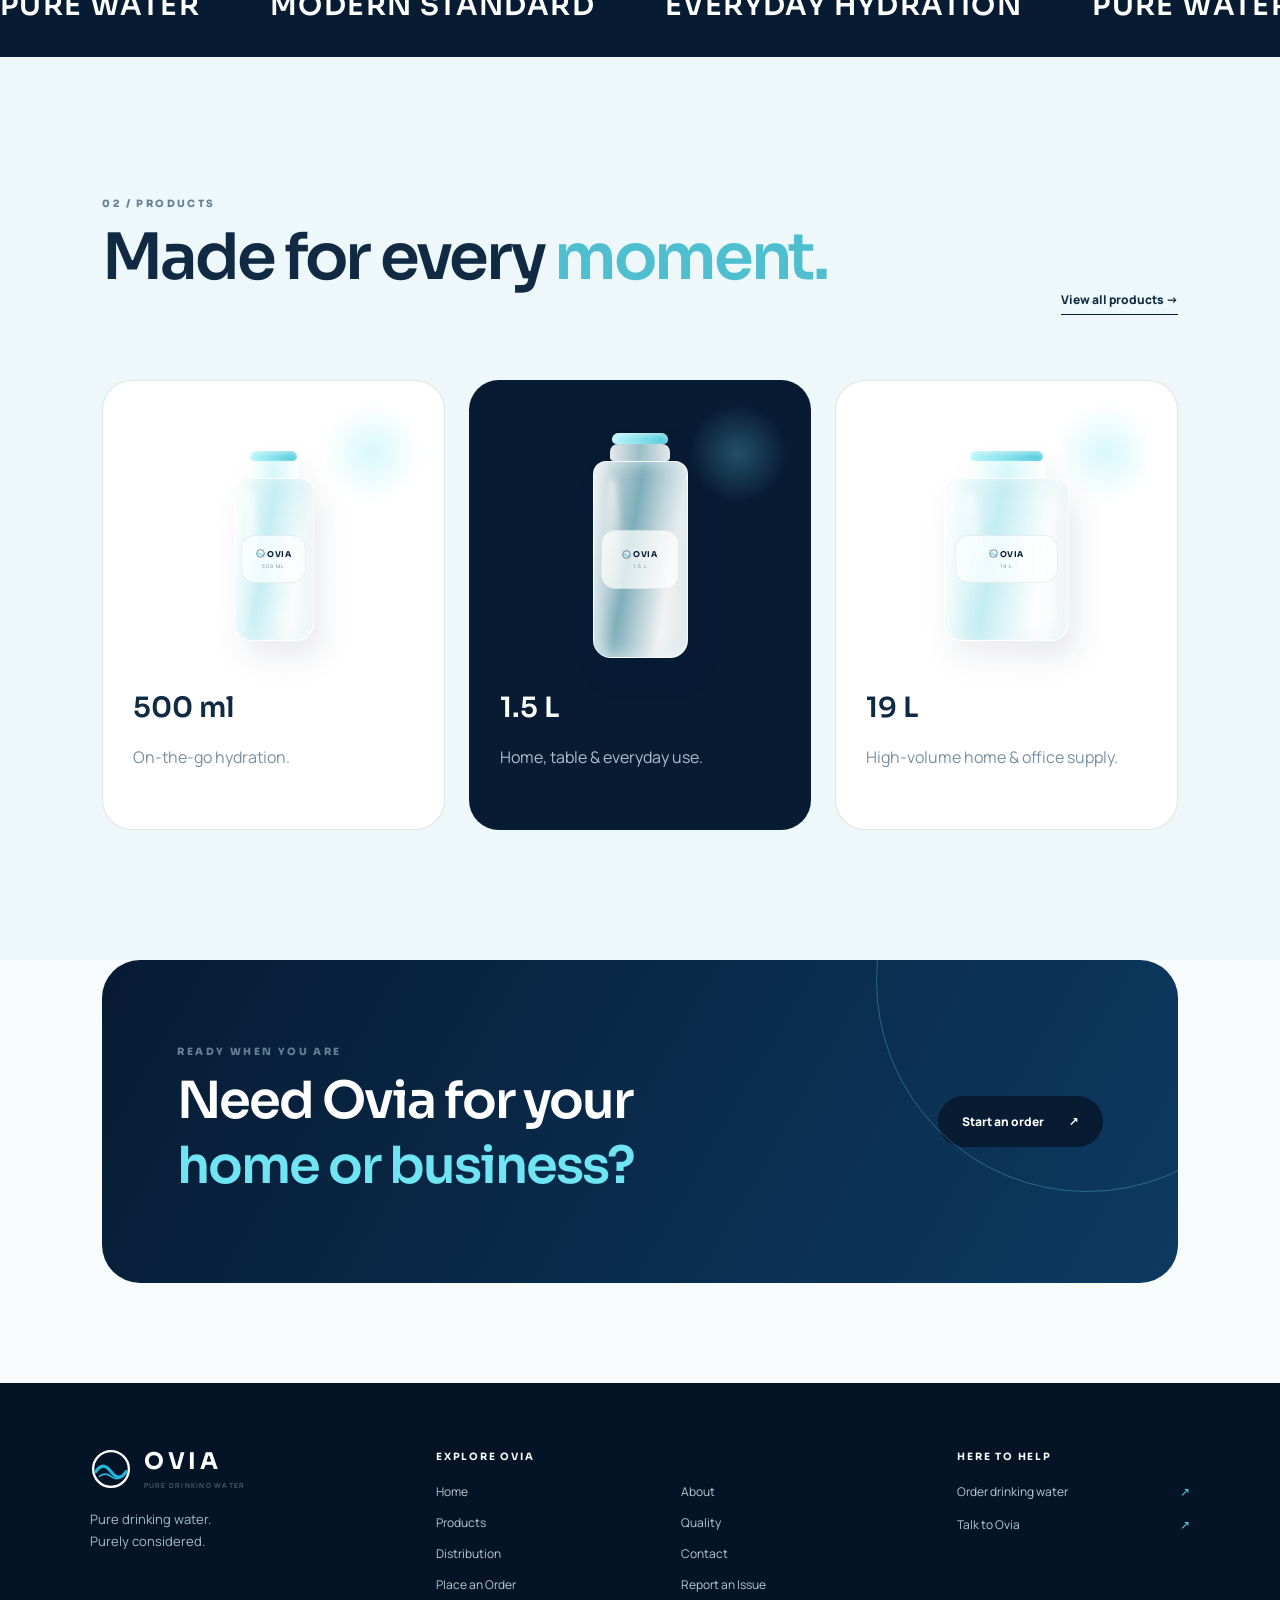
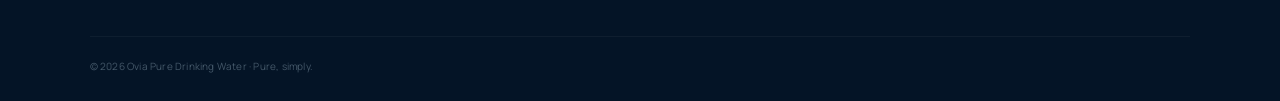
==== commit 63ac0129: "Add premium floating WhatsApp contact button" ====
--- a/index.html
+++ b/index.html
@@ -15,9 +15,9 @@
 
 /* Mobile menu reliability: keep the open panel above page artwork and easy to tap. */
 @media(max-width:680px){.site-header{isolation:isolate}.site-header .menu-btn{display:block;position:relative;z-index:103;padding:10px;touch-action:manipulation}.site-header .nav{z-index:102;max-height:calc(100dvh - 70px);overflow-y:auto;pointer-events:none}.site-header .nav.open{display:flex;pointer-events:auto}}
-</style></head><body>
+@media(max-width:680px){.site-header .menu-btn{display:block!important;position:relative;z-index:10000;padding:10px;touch-action:manipulation}.site-header .nav.open{display:flex!important;pointer-events:auto!important}} </style></head><body>
 <div id="preloader"><div class="preload-orb"><svg viewBox="0 0 100 120"><path d="M50 4C38 25 15 48 15 72a35 35 0 0 0 70 0C85 48 62 25 50 4Z"/></svg></div><div class="preload-line"></div><span>OVIA</span></div>
-<header class="site-header"><a class="brand" href="index.html" aria-label="Ovia — Home" data-sound="click"><span class="brand-mark" aria-hidden="true"><svg viewBox="0 0 40 40" focusable="false"><circle cx="20" cy="20" r="17" fill="none" stroke="currentColor" stroke-width="2.2"/><path d="M5.5 22.5c5-7 9-7 14.5 0s9.5 7 14.5 0" fill="none" stroke="#25b8dc" stroke-width="3" stroke-linecap="round"/><path d="M9 27c4-3 7-3 11 0s7 3 11 0" fill="none" stroke="#25b8dc" stroke-width="1.6" stroke-linecap="round"/></svg></span><span class="brand-word">OVIA<small>PURE DRINKING WATER</small></span></a><button class="menu-btn" aria-label="Menu"><i></i><i></i></button><nav class="nav"><a class="active" href="index.html">Home</a><a href="about.html">About</a><a href="products.html">Products</a><a href="quality.html">Quality</a><a href="distribution.html">Distribution</a><a href="contact.html">Contact</a></nav></header>
+<header class="site-header"><a class="brand" href="index.html" aria-label="Ovia — Home" data-sound="click"><span class="brand-mark" aria-hidden="true"><svg viewBox="0 0 40 40" focusable="false"><circle cx="20" cy="20" r="17" fill="none" stroke="currentColor" stroke-width="2.2"/><path d="M5.5 22.5c5-7 9-7 14.5 0s9.5 7 14.5 0" fill="none" stroke="#25b8dc" stroke-width="3" stroke-linecap="round"/><path d="M9 27c4-3 7-3 11 0s7 3 11 0" fill="none" stroke="#25b8dc" stroke-width="1.6" stroke-linecap="round"/></svg></span><span class="brand-word">OVIA<small>PURE DRINKING WATER</small></span></a><button class="menu-btn" type="button" aria-label="Open navigation menu" aria-controls="primary-navigation" aria-expanded="false" onclick="(function(b){var n=b.parentElement.querySelector('.nav');if(!n)return;var o=!n.classList.contains('open');n.classList.toggle('open',o);n.style.cssText=o?'display:flex;position:fixed;top:70px;left:0;right:0;flex-direction:column;background:#fff;padding:20px 25px;z-index:9999;box-shadow:0 20px 30px #071b3315;max-height:calc(100dvh - 70px);overflow-y:auto':'';b.setAttribute('aria-expanded',String(o));})(this)"><i></i><i></i></button><nav id="primary-navigation" class="nav"><a class="active" href="index.html">Home</a><a href="about.html">About</a><a href="products.html">Products</a><a href="quality.html">Quality</a><a href="distribution.html">Distribution</a><a href="contact.html">Contact</a></nav></header>
 <main>
 <section class="hero"><div class="hero-water"></div><div class="hero-copy reveal"><p class="eyebrow">PURE HYDRATION / EST. 2026</p><h1>Pure,<br><em>simply.</em> Ovia.</h1><p class="lead">Premium drinking water designed around clarity, consistency and a modern standard of trust.</p><div class="home-proof"><div><b>EVERYDAY HYDRATION</b><span>For homes, tables and daily routines.</span></div><div><b>HOME & BUSINESS</b><span>Formats for personal and workplace needs.</span></div><div><b>BUILT ON CLARITY</b><span>A clean, considered Ovia experience.</span></div></div><div class="hero-actions"><a class="btn btn-primary" href="products.html" data-sound="whoosh">Explore water <span>↗</span></a><a class="text-link" href="about.html">Discover Ovia</a></div></div>
 <div class="hero-bottle-wrap reveal"><div class="halo"></div><div class="bottle bottle-150"><div class="cap"></div><div class="neck"></div><div class="bottle-body"><div class="bottle-label"><div class="label-brand"><svg viewBox="0 0 40 40" aria-hidden="true"><circle cx="20" cy="20" r="17" fill="none" stroke="currentColor" stroke-width="2.2"/><path d="M5.5 22.5c5-7 9-7 14.5 0s9.5 7 14.5 0" fill="none" stroke="#25b8dc" stroke-width="3" stroke-linecap="round"/><path d="M9 27c4-3 7-3 11 0s7 3 11 0" fill="none" stroke="#25b8dc" stroke-width="1.6" stroke-linecap="round"/></svg><b>OVIA</b></div><small>PURE DRINKING WATER</small><i></i></div></div></div><div class="hero-orbit o1"></div><div class="hero-orbit o2"></div><div class="hero-caption"><span>01</span><span>HYDRATION, REFINED</span></div></div>
@@ -27,4 +27,18 @@
 <section class="section product-preview"><div class="section-head reveal"><div><p class="eyebrow">02 / PRODUCTS</p><h2>Made for every <em>moment.</em></h2></div><a class="text-link" href="products.html">View all products →</a></div><div class="product-grid"><article class="product-card reveal"><div class="mini-bottle b500"><div class="cap"></div><div class="neck"></div><div class="bottle-body"><div class="bottle-label"><div class="label-brand"><svg viewBox="0 0 40 40" aria-hidden="true"><circle cx="20" cy="20" r="17" fill="none" stroke="currentColor" stroke-width="2.2"/><path d="M5.5 22.5c5-7 9-7 14.5 0s9.5 7 14.5 0" fill="none" stroke="#25b8dc" stroke-width="3" stroke-linecap="round"/><path d="M9 27c4-3 7-3 11 0s7 3 11 0" fill="none" stroke="#25b8dc" stroke-width="1.6" stroke-linecap="round"/></svg><b>OVIA</b></div><small>500 ML</small></div></div></div><h3>500 ml</h3><p>On-the-go hydration.</p></article><article class="product-card featured reveal"><div class="mini-bottle b1500"><div class="cap"></div><div class="neck"></div><div class="bottle-body"><div class="bottle-label"><div class="label-brand"><svg viewBox="0 0 40 40" aria-hidden="true"><circle cx="20" cy="20" r="17" fill="none" stroke="currentColor" stroke-width="2.2"/><path d="M5.5 22.5c5-7 9-7 14.5 0s9.5 7 14.5 0" fill="none" stroke="#25b8dc" stroke-width="3" stroke-linecap="round"/><path d="M9 27c4-3 7-3 11 0s7 3 11 0" fill="none" stroke="#25b8dc" stroke-width="1.6" stroke-linecap="round"/></svg><b>OVIA</b></div><small>1.5 L</small></div></div></div><h3>1.5 L</h3><p>Home, table & everyday use.</p></article><article class="product-card reveal"><div class="mini-bottle b19"><div class="cap"></div><div class="neck"></div><div class="bottle-body"><div class="bottle-label"><div class="label-brand"><svg viewBox="0 0 40 40" aria-hidden="true"><circle cx="20" cy="20" r="17" fill="none" stroke="currentColor" stroke-width="2.2"/><path d="M5.5 22.5c5-7 9-7 14.5 0s9.5 7 14.5 0" fill="none" stroke="#25b8dc" stroke-width="3" stroke-linecap="round"/><path d="M9 27c4-3 7-3 11 0s7 3 11 0" fill="none" stroke="#25b8dc" stroke-width="1.6" stroke-linecap="round"/></svg><b>OVIA</b></div><small>19 L</small></div></div></div><h3>19 L</h3><p>High-volume home & office supply.</p></article></div></section>
 <section class="cta-panel"><div><p class="eyebrow">READY WHEN YOU ARE</p><h2>Need Ovia for your<br><em>home or business?</em></h2></div><a class="btn btn-primary" href="order.html" data-sound="whoosh">Start an order <span>↗</span></a></section>
 </main><footer class="footer home-footer"><div class="footer-brand"><a class="footer-logo" href="index.html" aria-label="Ovia Home"><svg viewBox="0 0 40 40" aria-hidden="true"><circle cx="20" cy="20" r="17" fill="none" stroke="currentColor" stroke-width="2.2"/><path d="M5.5 22.5c5-7 9-7 14.5 0s9.5 7 14.5 0" fill="none" stroke="#25b8dc" stroke-width="3" stroke-linecap="round"/><path d="M9 27c4-3 7-3 11 0s7 3 11 0" fill="none" stroke="#25b8dc" stroke-width="1.6" stroke-linecap="round"/></svg><span>OVIA<small>PURE DRINKING WATER</small></span></a><p>Pure drinking water.<br>Purely considered.</p></div><div class="footer-navigation"><strong>EXPLORE OVIA</strong><div class="footer-links"><a href="index.html">Home</a><a href="about.html">About</a><a href="products.html">Products</a><a href="quality.html">Quality</a><a href="distribution.html">Distribution</a><a href="contact.html">Contact</a><a href="order.html">Place an Order</a><a href="report.html">Report an Issue</a></div></div><div class="footer-contact"><strong>HERE TO HELP</strong><a href="order.html">Order drinking water <span>↗</span></a><a href="contact.html">Talk to Ovia <span>↗</span></a></div><small>© 2026 Ovia Pure Drinking Water · Pure, simply.</small></footer>
-<div id="toast"></div><script>window.addEventListener("load",function(){var p=document.getElementById("preloader");if(p){p.classList.add("preloader-done");setTimeout(function(){p.style.display="none"},900)}});setTimeout(function(){var p=document.getElementById("preloader");if(p){p.classList.add("preloader-done");setTimeout(function(){p.style.display="none"},900)}},3000);</script><script src="app.js?v=20261009-home2"></script></body></html>+<div id="toast"></div><script>window.addEventListener("load",function(){var p=document.getElementById("preloader");if(p){p.classList.add("preloader-done");setTimeout(function(){p.style.display="none"},900)}});setTimeout(function(){var p=document.getElementById("preloader");if(p){p.classList.add("preloader-done");setTimeout(function(){p.style.display="none"},900)}},3000);</script><script src="app.js?v=20261009-menu4"></script>
+<style id="ovia-whatsapp-widget">
+.ovia-wa-float{position:fixed;right:22px;bottom:22px;z-index:10000;width:54px;height:54px;display:grid;place-items:center;border-radius:50%;background:#20b86a;color:#fff;border:1px solid rgba(255,255,255,.85);box-shadow:0 8px 26px rgba(7,26,48,.22),0 0 0 5px rgba(32,184,106,.10);text-decoration:none;transition:transform .22s ease,box-shadow .22s ease;isolation:isolate}
+.ovia-wa-float:hover{transform:translateY(-3px);box-shadow:0 12px 30px rgba(7,26,48,.25),0 0 0 6px rgba(32,184,106,.14)}
+.ovia-wa-float:focus-visible{outline:3px solid #0b2543;outline-offset:4px}
+.ovia-wa-float svg{width:27px;height:27px;display:block;fill:currentColor}
+@media(max-width:600px){.ovia-wa-float{right:15px;bottom:16px;width:50px;height:50px}.ovia-wa-float svg{width:25px;height:25px}}
+@media(prefers-reduced-motion:reduce){.ovia-wa-float{transition:none}}
+</style>
+<a class="ovia-wa-float" href="https://wa.me/923101215472?text=Hello%20Ovia%20team%2C%20I%E2%80%99d%20like%20to%20know%20more%20about%20your%20products%20and%20services.%0A%0ACould%20you%20please%20assist%20me%20with%20my%20enquiry%3F" target="_blank" rel="noopener noreferrer" aria-label="Chat with Ovia on WhatsApp" title="Chat with Ovia">
+<svg viewBox="0 0 32 32" aria-hidden="true"><path d="M16.02 3.2C9.03 3.2 3.34 8.85 3.34 15.8c0 2.23.59 4.4 1.72 6.32L3.2 28.8l6.86-1.79a12.8 12.8 0 0 0 5.95 1.47h.01c6.98 0 12.67-5.65 12.67-12.6 0-3.37-1.32-6.54-3.71-8.92a12.6 12.6 0 0 0-8.96-3.76Zm0 23.14h-.01a10.6 10.6 0 0 1-5.4-1.47l-.39-.23-4.07 1.06 1.09-3.95-.25-.4a10.47 10.47 0 0 1-1.62-5.55c0-5.82 4.78-10.56 10.65-10.56 2.84 0 5.51 1.1 7.52 3.1a10.45 10.45 0 0 1 3.12 7.46c0 5.82-4.78 10.54-10.64 10.54Zm5.84-7.9c-.32-.16-1.9-.93-2.2-1.03-.3-.11-.51-.16-.73.16-.22.32-.84 1.03-1.03 1.24-.19.21-.38.24-.7.08-.33-.16-1.38-.5-2.62-1.58-.97-.85-1.63-1.9-1.82-2.22-.19-.32-.02-.5.14-.66.14-.14.32-.38.49-.56.16-.19.22-.32.33-.54.1-.22.05-.4-.03-.56-.08-.16-.73-1.74-1-2.38-.26-.62-.53-.53-.73-.54h-.62c-.22 0-.57.08-.87.4-.3.32-1.14 1.1-1.14 2.67s1.17 3.1 1.33 3.31c.16.22 2.3 3.49 5.57 4.89.78.33 1.39.53 1.87.68.79.25 1.5.21 2.06.13.63-.09 1.9-.77 2.17-1.52.27-.75.27-1.39.19-1.52-.08-.14-.3-.22-.62-.38Z"/></svg>
+</a>
+
+</body>
+</html>
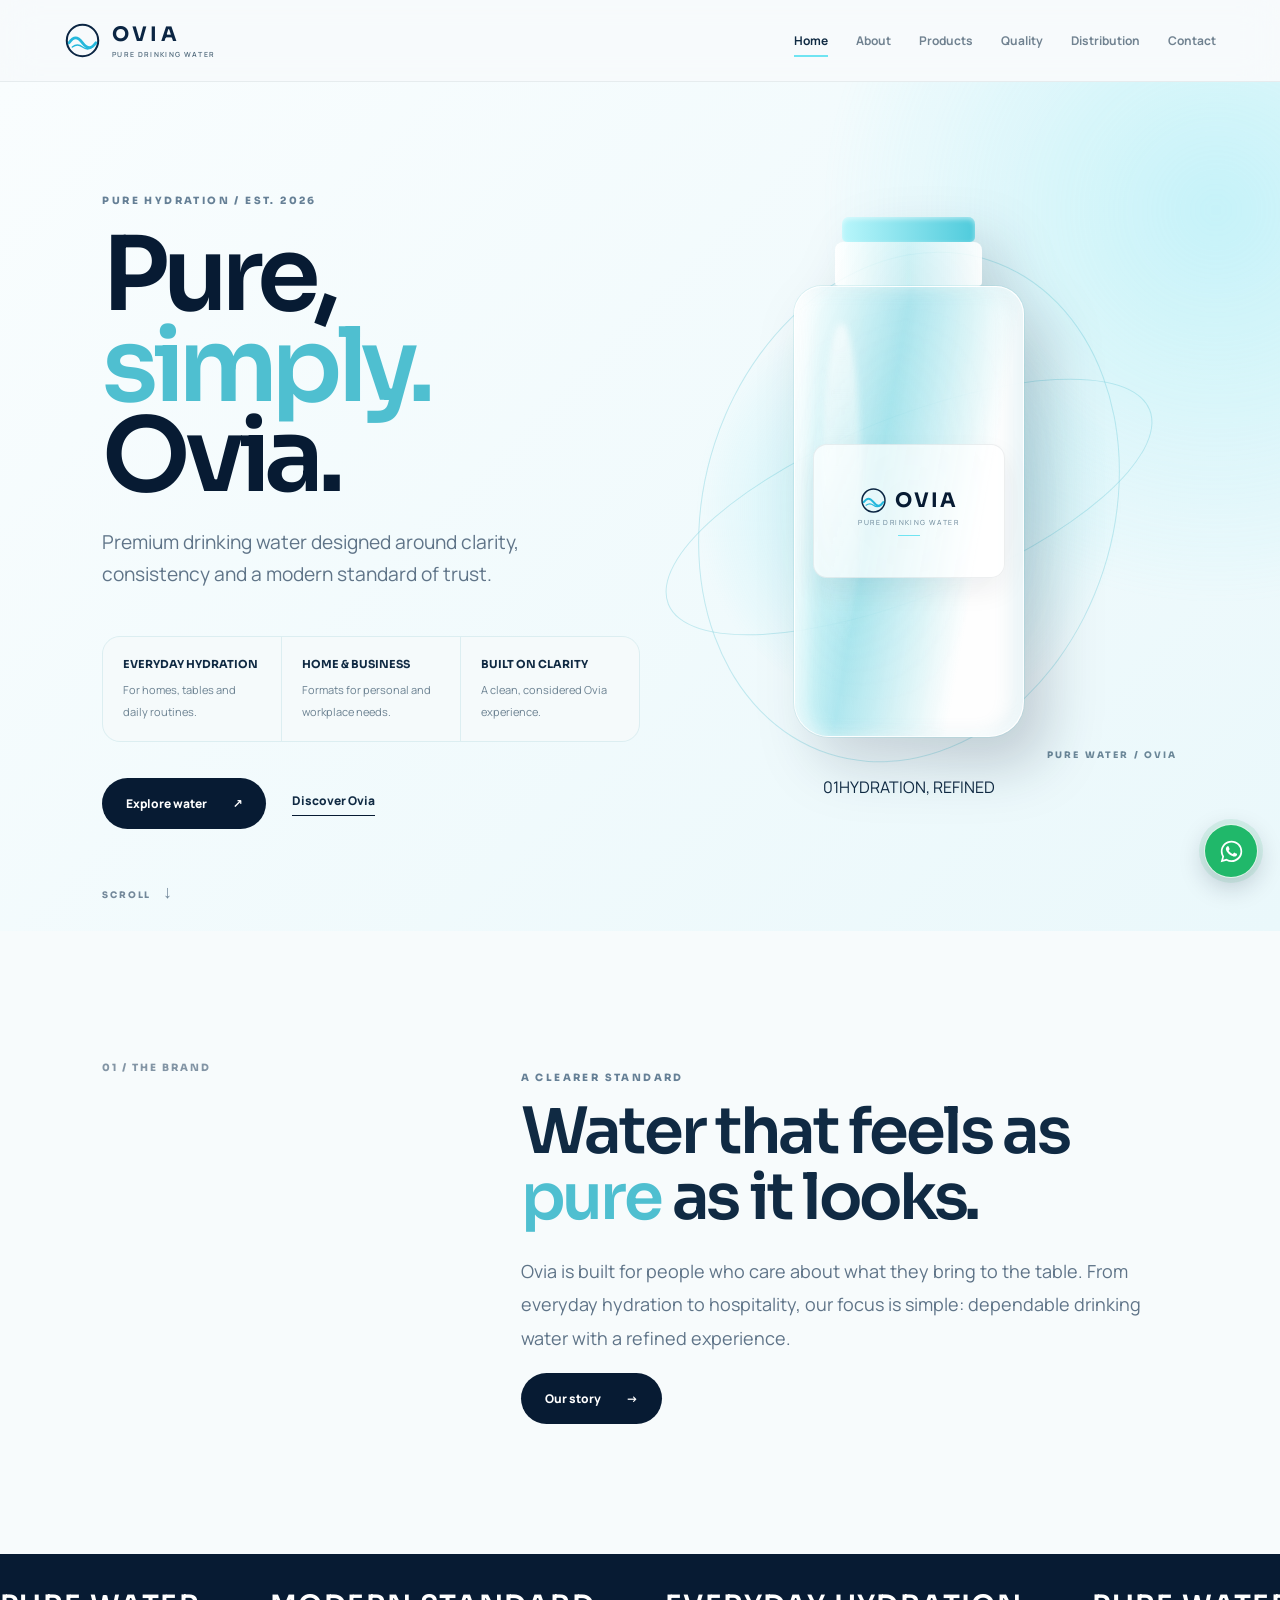
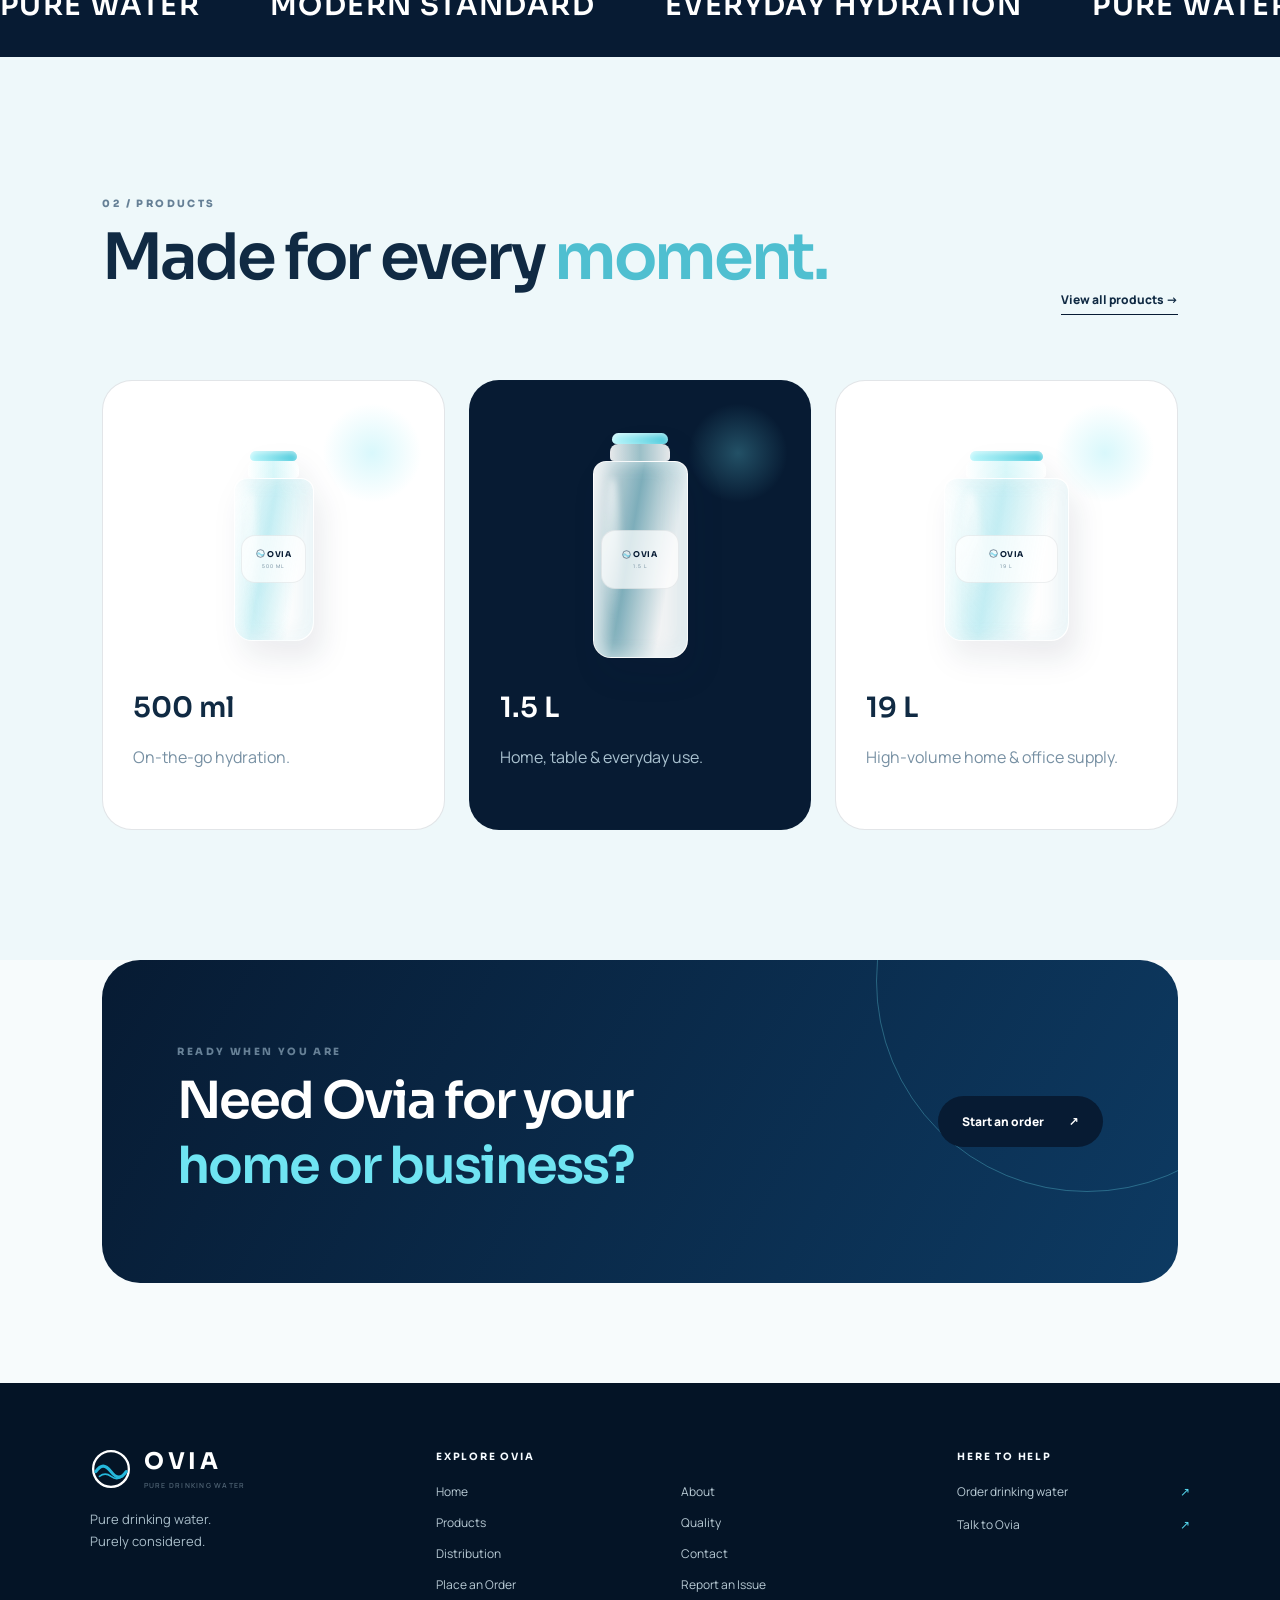
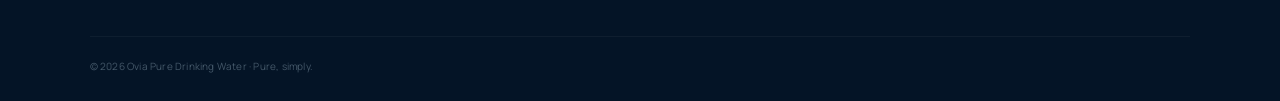
==== commit 28341ddf: "Fix home page order CTA click target and overlay" ====
--- a/index.html
+++ b/index.html
@@ -2,7 +2,7 @@
 <html lang="en"><head><meta charset="utf-8"><meta name="viewport" content="width=device-width,initial-scale=1">
 <title>Ovia — Pure, Simply.</title><meta name="description" content="Ovia Pure Drinking Water — clean hydration for homes, businesses and distribution partners.">
 <link rel="preconnect" href="https://fonts.googleapis.com"><link href="https://fonts.googleapis.com/css2?family=Manrope:wght@400;500;600;700;800&family=Sora:wght@500;600;700&display=swap" rel="stylesheet">
-<link rel="stylesheet" href="styles.css"><style id="home-page-recovery">/* Home-page safety: content must remain visible even if an animation script fails. */.reveal{opacity:1!important;transform:none!important}.hero-copy{animation:homeCopyIn .9s .1s both}.hero-bottle-wrap{animation:homeBottleIn 1.15s .18s both}.hero-water{pointer-events:none}.hero-bottle-wrap{isolation:isolate}.hero-bottle-wrap:after{content:"PURE WATER / OVIA";position:absolute;bottom:9%;right:0;color:#6b8798;font:800 9px Sora;letter-spacing:.24em}.hero-bottle-wrap .bottle{z-index:2}.hero-bottle-wrap .bottle-body{background:linear-gradient(100deg,rgba(255,255,255,.97),rgba(165,233,241,.8) 38%,rgba(255,255,255,.98) 75%);box-shadow:inset 9px 0 18px #ffffff99,inset -10px 0 20px #379fb41f,0 0 0 1px #7dcbd333}.hero-bottle-wrap .bottle-label{box-shadow:0 12px 28px #071b3310}.hero-bottle-wrap .halo{z-index:-1}.hero-bottle-wrap .hero-orbit{pointer-events:none}.hero-copy .lead{max-width:510px}.hero h1{max-width:720px}.hero h1 em{display:inline-block}.product-card{position:relative;overflow:hidden}.product-card:before{content:"";position:absolute;top:22px;right:22px;width:100px;height:100px;border-radius:50%;background:radial-gradient(circle,#6fe4f244,transparent 70%)}.product-card .mini-bottle{margin-bottom:auto;align-self:center;filter:drop-shadow(8px 18px 14px #071b3317)}.product-card .mini-bottle .bottle-body{min-height:0}.home-proof{display:grid;grid-template-columns:repeat(3,1fr);gap:1px;margin-top:45px;background:#dceef1;border:1px solid #dceef1;border-radius:18px;overflow:hidden}.home-proof div{padding:20px;background:#ffffffb8}.home-proof b{display:block;font:700 11px Sora;color:#102a43;margin-bottom:6px}.home-proof span{font-size:11px;color:#6b8191;line-height:1.5}@keyframes homeCopyIn{from{opacity:0;transform:translateY(22px)}to{opacity:1;transform:none}}@keyframes homeBottleIn{from{opacity:0;transform:translateY(24px) scale(.97)}to{opacity:1;transform:none}}@media(max-width:680px){.hero-bottle-wrap:after{bottom:3%;right:4%}.home-proof{grid-template-columns:1fr}.home-proof div{padding:14px 17px}.hero-bottle-wrap{height:390px!important}.hero h1{font-size:clamp(52px,15vw,70px)}}@media(prefers-reduced-motion:reduce){.hero-copy,.hero-bottle-wrap{animation:none!important}.bottle,.halo,.hero-orbit,.hero-water{animation:none!important}}
+<link rel="stylesheet" href="styles.css?v=countryfix1"><style id="home-page-recovery">/* Home-page safety: content must remain visible even if an animation script fails. */.reveal{opacity:1!important;transform:none!important}.hero-copy{animation:homeCopyIn .9s .1s both}.hero-bottle-wrap{animation:homeBottleIn 1.15s .18s both}.hero-water{pointer-events:none}.hero-bottle-wrap{isolation:isolate}.hero-bottle-wrap:after{content:"PURE WATER / OVIA";position:absolute;bottom:9%;right:0;color:#6b8798;font:800 9px Sora;letter-spacing:.24em}.hero-bottle-wrap .bottle{z-index:2}.hero-bottle-wrap .bottle-body{background:linear-gradient(100deg,rgba(255,255,255,.97),rgba(165,233,241,.8) 38%,rgba(255,255,255,.98) 75%);box-shadow:inset 9px 0 18px #ffffff99,inset -10px 0 20px #379fb41f,0 0 0 1px #7dcbd333}.hero-bottle-wrap .bottle-label{box-shadow:0 12px 28px #071b3310}.hero-bottle-wrap .halo{z-index:-1}.hero-bottle-wrap .hero-orbit{pointer-events:none}.hero-copy .lead{max-width:510px}.hero h1{max-width:720px}.hero h1 em{display:inline-block}.product-card{position:relative;overflow:hidden}.product-card:before{content:"";position:absolute;top:22px;right:22px;width:100px;height:100px;border-radius:50%;background:radial-gradient(circle,#6fe4f244,transparent 70%)}.product-card .mini-bottle{margin-bottom:auto;align-self:center;filter:drop-shadow(8px 18px 14px #071b3317)}.product-card .mini-bottle .bottle-body{min-height:0}.home-proof{display:grid;grid-template-columns:repeat(3,1fr);gap:1px;margin-top:45px;background:#dceef1;border:1px solid #dceef1;border-radius:18px;overflow:hidden}.home-proof div{padding:20px;background:#ffffffb8}.home-proof b{display:block;font:700 11px Sora;color:#102a43;margin-bottom:6px}.home-proof span{font-size:11px;color:#6b8191;line-height:1.5}@keyframes homeCopyIn{from{opacity:0;transform:translateY(22px)}to{opacity:1;transform:none}}@keyframes homeBottleIn{from{opacity:0;transform:translateY(24px) scale(.97)}to{opacity:1;transform:none}}@media(max-width:680px){.hero-bottle-wrap:after{bottom:3%;right:4%}.home-proof{grid-template-columns:1fr}.home-proof div{padding:14px 17px}.hero-bottle-wrap{height:390px!important}.hero h1{font-size:clamp(52px,15vw,70px)}}@media(prefers-reduced-motion:reduce){.hero-copy,.hero-bottle-wrap{animation:none!important}.bottle,.halo,.hero-orbit,.hero-water{animation:none!important}}
 /* Home-only identity and footer refinement */
 .brand{gap:11px;text-decoration:none}.brand-mark{width:37px;height:37px;flex:0 0 37px;border:0;border-radius:0;display:block;color:#0b2543}.brand-mark svg{display:block;width:100%;height:100%}.brand-word{font:700 20px Sora,sans-serif;letter-spacing:.16em;color:#0b2543}.brand-word small{font:600 7px Manrope,sans-serif;letter-spacing:.19em;color:#526a7d;opacity:1}
 .home-footer{grid-template-columns:minmax(200px,1fr) minmax(300px,1.6fr) minmax(150px,.8fr);gap:42px 55px;padding:64px clamp(24px,7vw,100px) 28px}.home-footer .footer-brand{min-width:0}.home-footer .footer-logo{display:inline-flex;align-items:center;gap:12px;color:#fff;text-decoration:none}.home-footer .footer-logo svg{width:42px;height:42px;flex:0 0 42px}.home-footer .footer-logo span{font:700 23px Sora,sans-serif;letter-spacing:.17em}.home-footer .footer-logo small{display:block;margin-top:5px;color:#a7bfce;font:600 7px Manrope,sans-serif;letter-spacing:.18em}.home-footer .footer-brand p{font-size:13px;color:#a9bdc9}.home-footer .footer-navigation>strong,.home-footer .footer-contact>strong{display:block;margin:3px 0 20px;color:#f6fbff;font:700 10px Sora,sans-serif;letter-spacing:.18em}.home-footer .footer-links{display:grid;grid-template-columns:repeat(2,minmax(95px,1fr));gap:13px 24px;align-items:start}.home-footer .footer-links a,.home-footer .footer-contact>a{color:#b9cbd5;font-size:12px;line-height:1.5;text-decoration:none;transition:color .2s}.home-footer .footer-links a:hover,.home-footer .footer-contact>a:hover{color:#55d7ee}.home-footer .footer-contact>a{display:flex;justify-content:space-between;gap:18px;margin:0 0 15px}.home-footer .footer-contact>a span{color:#55d7ee}.home-footer>small{padding-top:22px;border-top:1px solid #ffffff18;color:#91a8b8;font-size:10px;letter-spacing:.02em}
@@ -15,7 +15,8 @@
 
 /* Mobile menu reliability: keep the open panel above page artwork and easy to tap. */
 @media(max-width:680px){.site-header{isolation:isolate}.site-header .menu-btn{display:block;position:relative;z-index:103;padding:10px;touch-action:manipulation}.site-header .nav{z-index:102;max-height:calc(100dvh - 70px);overflow-y:auto;pointer-events:none}.site-header .nav.open{display:flex;pointer-events:auto}}
-@media(max-width:680px){.site-header .menu-btn{display:block!important;position:relative;z-index:10000;padding:10px;touch-action:manipulation}.site-header .nav.open{display:flex!important;pointer-events:auto!important}} </style></head><body>
+@media(max-width:680px){.site-header .menu-btn{display:block!important;position:relative;z-index:10000;padding:10px;touch-action:manipulation}.site-header .nav.open{display:flex!important;pointer-events:auto!important}} .cta-panel:after{z-index:0;pointer-events:none}.cta-panel>*{position:relative;z-index:1}.cta-panel .btn{pointer-events:auto;cursor:pointer;touch-action:manipulation}
+</style></head><body>
 <div id="preloader"><div class="preload-orb"><svg viewBox="0 0 100 120"><path d="M50 4C38 25 15 48 15 72a35 35 0 0 0 70 0C85 48 62 25 50 4Z"/></svg></div><div class="preload-line"></div><span>OVIA</span></div>
 <header class="site-header"><a class="brand" href="index.html" aria-label="Ovia — Home" data-sound="click"><span class="brand-mark" aria-hidden="true"><svg viewBox="0 0 40 40" focusable="false"><circle cx="20" cy="20" r="17" fill="none" stroke="currentColor" stroke-width="2.2"/><path d="M5.5 22.5c5-7 9-7 14.5 0s9.5 7 14.5 0" fill="none" stroke="#25b8dc" stroke-width="3" stroke-linecap="round"/><path d="M9 27c4-3 7-3 11 0s7 3 11 0" fill="none" stroke="#25b8dc" stroke-width="1.6" stroke-linecap="round"/></svg></span><span class="brand-word">OVIA<small>PURE DRINKING WATER</small></span></a><button class="menu-btn" type="button" aria-label="Open navigation menu" aria-controls="primary-navigation" aria-expanded="false" onclick="(function(b){var n=b.parentElement.querySelector('.nav');if(!n)return;var o=!n.classList.contains('open');n.classList.toggle('open',o);n.style.cssText=o?'display:flex;position:fixed;top:70px;left:0;right:0;flex-direction:column;background:#fff;padding:20px 25px;z-index:9999;box-shadow:0 20px 30px #071b3315;max-height:calc(100dvh - 70px);overflow-y:auto':'';b.setAttribute('aria-expanded',String(o));})(this)"><i></i><i></i></button><nav id="primary-navigation" class="nav"><a class="active" href="index.html">Home</a><a href="about.html">About</a><a href="products.html">Products</a><a href="quality.html">Quality</a><a href="distribution.html">Distribution</a><a href="contact.html">Contact</a></nav></header>
 <main>
@@ -25,9 +26,9 @@
 <section class="section split"><div class="section-tag reveal">01 / THE BRAND</div><div class="split-content reveal"><p class="eyebrow">A clearer standard</p><h2>Water that feels as <em>pure</em> as it looks.</h2><p>Ovia is built for people who care about what they bring to the table. From everyday hydration to hospitality, our focus is simple: dependable drinking water with a refined experience.</p><a class="btn btn-dark" href="about.html">Our story <span>→</span></a></div></section>
 <section class="dark-band"><div class="marquee"><span>PURE WATER</span><span>MODERN STANDARD</span><span>EVERYDAY HYDRATION</span><span>PURE WATER</span></div></section>
 <section class="section product-preview"><div class="section-head reveal"><div><p class="eyebrow">02 / PRODUCTS</p><h2>Made for every <em>moment.</em></h2></div><a class="text-link" href="products.html">View all products →</a></div><div class="product-grid"><article class="product-card reveal"><div class="mini-bottle b500"><div class="cap"></div><div class="neck"></div><div class="bottle-body"><div class="bottle-label"><div class="label-brand"><svg viewBox="0 0 40 40" aria-hidden="true"><circle cx="20" cy="20" r="17" fill="none" stroke="currentColor" stroke-width="2.2"/><path d="M5.5 22.5c5-7 9-7 14.5 0s9.5 7 14.5 0" fill="none" stroke="#25b8dc" stroke-width="3" stroke-linecap="round"/><path d="M9 27c4-3 7-3 11 0s7 3 11 0" fill="none" stroke="#25b8dc" stroke-width="1.6" stroke-linecap="round"/></svg><b>OVIA</b></div><small>500 ML</small></div></div></div><h3>500 ml</h3><p>On-the-go hydration.</p></article><article class="product-card featured reveal"><div class="mini-bottle b1500"><div class="cap"></div><div class="neck"></div><div class="bottle-body"><div class="bottle-label"><div class="label-brand"><svg viewBox="0 0 40 40" aria-hidden="true"><circle cx="20" cy="20" r="17" fill="none" stroke="currentColor" stroke-width="2.2"/><path d="M5.5 22.5c5-7 9-7 14.5 0s9.5 7 14.5 0" fill="none" stroke="#25b8dc" stroke-width="3" stroke-linecap="round"/><path d="M9 27c4-3 7-3 11 0s7 3 11 0" fill="none" stroke="#25b8dc" stroke-width="1.6" stroke-linecap="round"/></svg><b>OVIA</b></div><small>1.5 L</small></div></div></div><h3>1.5 L</h3><p>Home, table & everyday use.</p></article><article class="product-card reveal"><div class="mini-bottle b19"><div class="cap"></div><div class="neck"></div><div class="bottle-body"><div class="bottle-label"><div class="label-brand"><svg viewBox="0 0 40 40" aria-hidden="true"><circle cx="20" cy="20" r="17" fill="none" stroke="currentColor" stroke-width="2.2"/><path d="M5.5 22.5c5-7 9-7 14.5 0s9.5 7 14.5 0" fill="none" stroke="#25b8dc" stroke-width="3" stroke-linecap="round"/><path d="M9 27c4-3 7-3 11 0s7 3 11 0" fill="none" stroke="#25b8dc" stroke-width="1.6" stroke-linecap="round"/></svg><b>OVIA</b></div><small>19 L</small></div></div></div><h3>19 L</h3><p>High-volume home & office supply.</p></article></div></section>
-<section class="cta-panel"><div><p class="eyebrow">READY WHEN YOU ARE</p><h2>Need Ovia for your<br><em>home or business?</em></h2></div><a class="btn btn-primary" href="order.html" data-sound="whoosh">Start an order <span>↗</span></a></section>
+<section class="cta-panel"><div><p class="eyebrow">READY WHEN YOU ARE</p><h2>Need Ovia for your<br><em>home or business?</em></h2></div><a class="btn btn-primary" href="https://ovia-pure-drinking-water.github.io/oviapurelife.com/order.html" data-sound="whoosh" style="position:relative;z-index:2;pointer-events:auto;cursor:pointer">Start an order <span>↗</span></a></section>
 </main><footer class="footer home-footer"><div class="footer-brand"><a class="footer-logo" href="index.html" aria-label="Ovia Home"><svg viewBox="0 0 40 40" aria-hidden="true"><circle cx="20" cy="20" r="17" fill="none" stroke="currentColor" stroke-width="2.2"/><path d="M5.5 22.5c5-7 9-7 14.5 0s9.5 7 14.5 0" fill="none" stroke="#25b8dc" stroke-width="3" stroke-linecap="round"/><path d="M9 27c4-3 7-3 11 0s7 3 11 0" fill="none" stroke="#25b8dc" stroke-width="1.6" stroke-linecap="round"/></svg><span>OVIA<small>PURE DRINKING WATER</small></span></a><p>Pure drinking water.<br>Purely considered.</p></div><div class="footer-navigation"><strong>EXPLORE OVIA</strong><div class="footer-links"><a href="index.html">Home</a><a href="about.html">About</a><a href="products.html">Products</a><a href="quality.html">Quality</a><a href="distribution.html">Distribution</a><a href="contact.html">Contact</a><a href="order.html">Place an Order</a><a href="report.html">Report an Issue</a></div></div><div class="footer-contact"><strong>HERE TO HELP</strong><a href="order.html">Order drinking water <span>↗</span></a><a href="contact.html">Talk to Ovia <span>↗</span></a></div><small>© 2026 Ovia Pure Drinking Water · Pure, simply.</small></footer>
-<div id="toast"></div><script>window.addEventListener("load",function(){var p=document.getElementById("preloader");if(p){p.classList.add("preloader-done");setTimeout(function(){p.style.display="none"},900)}});setTimeout(function(){var p=document.getElementById("preloader");if(p){p.classList.add("preloader-done");setTimeout(function(){p.style.display="none"},900)}},3000);</script><script src="app.js?v=20261009-menu4"></script>
+<div id="toast"></div><script>window.addEventListener("load",function(){var p=document.getElementById("preloader");if(p){p.classList.add("preloader-done");setTimeout(function(){p.style.display="none"},900)}});setTimeout(function(){var p=document.getElementById("preloader");if(p){p.classList.add("preloader-done");setTimeout(function(){p.style.display="none"},900)}},3000);</script><script src="app.js?v=countryflags1"></script>
 <style id="ovia-whatsapp-widget">
 .ovia-wa-float{position:fixed;right:22px;bottom:22px;z-index:10000;width:54px;height:54px;display:grid;place-items:center;border-radius:50%;background:#20b86a;color:#fff;border:1px solid rgba(255,255,255,.85);box-shadow:0 8px 26px rgba(7,26,48,.22),0 0 0 5px rgba(32,184,106,.10);text-decoration:none;transition:transform .22s ease,box-shadow .22s ease;isolation:isolate}
 .ovia-wa-float:hover{transform:translateY(-3px);box-shadow:0 12px 30px rgba(7,26,48,.25),0 0 0 6px rgba(32,184,106,.14)}
--- a/styles.css
+++ b/styles.css
@@ -31,3 +31,8 @@
 @keyframes celebrateDot{0%,100%{opacity:0;transform:translateY(10px) scale(.5)}35%{opacity:.8;transform:translateY(0) scale(1)}70%{opacity:0;transform:translateY(-18px) scale(.7)}}
 @keyframes checkGlow{50%{box-shadow:0 12px 38px rgba(24,185,121,.48),0 0 0 9px rgba(24,185,121,.08)}}
 @media(max-width:680px){.success-art{height:135px}.success-art .person{width:82px;height:100px}.success-art .head{width:44px;height:44px}.success-art .arm{right:1px}.check{left:calc(50% + 31px);width:50px;height:50px;font-size:27px}}
+
+
+/* Keep country and calling-code fields as accessible native dropdowns. */
+.country-select,.code-select{appearance:auto;-webkit-appearance:menulist;pointer-events:auto;cursor:pointer;min-height:50px;}
+.country-select option,.code-select option{background:#fff;color:#102a43;}
